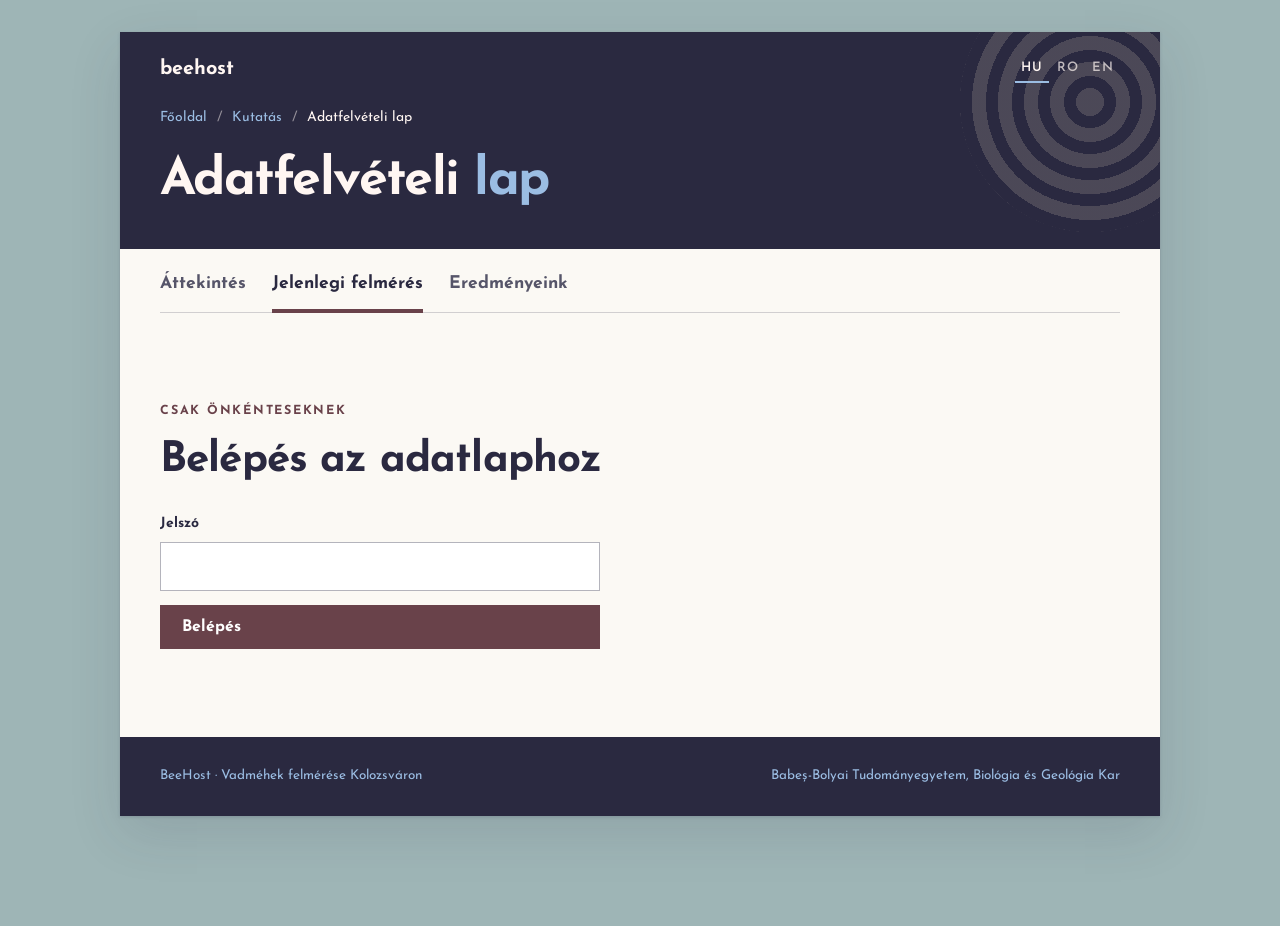
==== adatlap.html @ 5930963b "Add files via upload" ====
<!doctype html>
<html lang="hu">
<head>
<meta charset="utf-8">
<meta name="viewport" content="width=device-width, initial-scale=1, viewport-fit=cover">
<meta name="color-scheme" content="only light">
<meta name="darkreader-lock">
<title>BeeHost Adatlap</title>
<link rel="preconnect" href="https://fonts.googleapis.com">
<link rel="stylesheet" href="https://fonts.googleapis.com/css2?family=Josefin+Sans:ital,wght@0,300;0,400;0,600;0,700;1,400&display=swap">
<link rel="stylesheet" href="css/style.css">
</head>
<body class="lang-hu">
<div class="site">
<header class="subhead">
  <div class="wrap">
    <div class="bar">
      <a class="brand" href="index.html">beehost</a>
      <span class="lang" role="group" aria-label="Nyelv / Limba / Language">
        <button type="button" id="b-hu" aria-pressed="true">HU</button>
        <button type="button" id="b-ro" aria-pressed="false">RO</button>
        <button type="button" id="b-en" aria-pressed="false">EN</button>
      </span>
    </div>
    <nav class="crumbs" aria-label="breadcrumb"><a href="index.html"><span class="hu">Főoldal</span><span class="ro">Acasă</span><span class="en">Home</span></a><span class="sep">/</span><a href="kutatas.html"><span class="hu">Kutatás</span><span class="ro">Cercetare</span><span class="en">Research</span></a><span class="sep">/</span><span><span class="hu">Adatfelvételi lap</span><span class="ro">Fișa de date</span><span class="en">Data sheet</span></span></nav>
    <h1><span class="hu">Adatfelvételi <span class="hl">lap</span></span><span class="ro">Fișa de <span class="hl">date</span></span><span class="en">Data <span class="hl">sheet</span></span></h1>
  </div>
</header>
<main>
  <div class="wrap" style="padding-top:8px"><nav class="subnav"><a href="kutatas.html"><span class="hu">Áttekintés</span><span class="ro">Prezentare</span><span class="en">Overview</span></a><a href="felmeres.html" aria-current="page"><span class="hu">Jelenlegi felmérés</span><span class="ro">Studiul actual</span><span class="en">Current survey</span></a><a href="eredmenyek.html"><span class="hu">Eredményeink</span><span class="ro">Rezultatele noastre</span><span class="en">Our results</span></a></nav></div>

<section class="app-sec">
  <div class="wrap">
    <div id="gate" class="gatecard">
      <div class="gate-art" aria-hidden="true"></div>
      <div class="gate-body">
        <p class="eyebrow"><span class="hu">Csak önkénteseknek</span><span class="ro">Doar pentru voluntari</span><span class="en">Volunteers only</span></p>
        <h2><span class="hu">Belépés az adatlaphoz</span><span class="ro">Acces la fișa de date</span><span class="en">Sign in to the data sheet</span></h2>
        <form class="gate" id="gateform">
          <div class="fld"><label for="pw"><span class="hu">Jelszó</span><span class="ro">Parolă</span><span class="en">Password</span></label><input type="password" id="pw" autocomplete="current-password" required></div>
          <button class="cta" type="submit"><span class="hu">Belépés</span><span class="ro">Intră</span><span class="en">Sign in</span></button>
          <p id="gatemsg" class="msg err" hidden><span class="hu">Hibás jelszó. A jelszót a regisztrációkor e-mailben küldtük; ha elveszett, írj a zoltan.laszlo@ubbcluj.ro címre.</span><span class="ro">Parolă greșită. Parola a fost trimisă prin e-mail la înscriere; dacă ai pierdut-o, scrie la zoltan.laszlo@ubbcluj.ro.</span><span class="en">Wrong password. We sent the password by e-mail when you signed up; if you lost it, write to zoltan.laszlo@ubbcluj.ro.</span></p>
        </form>
      </div>
    </div>

    <div id="app" hidden>
      <div class="app-head">
        <div>
          <p class="eyebrow" style="margin:0"><span class="hu">Adatfelvételi lap</span><span class="ro">Fișa de date</span><span class="en">Data sheet</span></p>
          <h2 id="steptitle"></h2>
        </div>
        <span class="saved" id="saved" hidden><span class="hu">Piszkozat mentve</span><span class="ro">Ciornă salvată</span><span class="en">Draft saved</span></span>
      </div>
      <ol class="prog" id="prog"><li data-step="0"><b>1</b><span><span class="hu">Ki és hol?</span><span class="ro">Cine și unde?</span><span class="en">Who and where?</span></span></li><li data-step="1"><b>2</b><span><span class="hu">Ellenőrzés</span><span class="ro">Verificare</span><span class="en">Check</span></span></li><li data-step="2"><b>3</b><span><span class="hu">Lezárt csövek</span><span class="ro">Tuburi astupate</span><span class="en">Sealed tubes</span></span></li><li data-step="3"><b>4</b><span><span class="hu">Megfigyelések</span><span class="ro">Observații</span><span class="en">Observations</span></span></li><li data-step="4"><b>5</b><span><span class="hu">Áttekintés</span><span class="ro">Rezumat</span><span class="en">Review</span></span></li></ol>
      <div class="pbar"><i id="barfill"></i></div>

      <form id="sheetform" novalidate>
        <div class="step" data-step="0">
          <div class="grid2">
            <div class="fld"><label for="observer"><span class="hu">Név</span><span class="ro">Nume</span><span class="en">Name</span> <span class="req">*</span></label><input type="text" id="observer" name="observer" required autocomplete="name"></div>
            <div class="fld"><label for="email"><span class="hu">E-mail</span><span class="ro">E-mail</span><span class="en">E-mail</span> </label><input type="email" id="email" name="email" autocomplete="email"></div>
            <div class="fld"><label for="hotel_id"><span class="hu">Hotel azonosító</span><span class="ro">Codul hotelului</span><span class="en">Hotel ID</span> <span class="req">*</span></label><input type="text" id="hotel_id" name="hotel_id" required placeholder="BH-001" autocapitalize="characters"><small><span class="hu">a hotelre ragasztott kód</span><span class="ro">codul lipit pe hotel</span><span class="en">the code stuck on the hotel</span></small></div>
            <div class="fld"><label for="district"><span class="hu">Városrész</span><span class="ro">Cartier</span><span class="en">District</span> <span class="req">*</span></label><input type="text" id="district" name="district" required list="districts" placeholder="Mănăștur, Gheorgheni…"></div>
            <div class="fld wide"><label for="address"><span class="hu">Utca vagy koordináták</span><span class="ro">Stradă sau coordonate</span><span class="en">Street or coordinates</span> </label><input type="text" id="address" name="address"><small><span class="hu">nem tesszük közzé</span><span class="ro">nu publicăm</span><span class="en">not published</span></small></div>
            <div class="fld wide"><span class="lab"><span class="hu">Elhelyezés</span><span class="ro">Amplasare</span><span class="en">Placement</span> <span class="req">*</span></span><div class="chips" role="group"><label class="chip "><input type="radio" name="placement" value="balcony" required><span><svg viewBox="0 0 24 24" aria-hidden="true"><path d="M3 10h18v2H3zM5 12v8M19 12v8M9 12v8M14 12v8" stroke-width="1.8" fill="none"/><path d="M8 4h8v6H8z"/></svg><span class="hu">erkély</span><span class="ro">balcon</span><span class="en">balcony</span></span></label><label class="chip "><input type="radio" name="placement" value="garden"><span><svg viewBox="0 0 24 24" aria-hidden="true"><path d="M12 3c-3 4-5 6-5 9a5 5 0 0 0 10 0c0-3-2-5-5-9z"/><path d="M12 13v8" stroke-width="2" fill="none"/></svg><span class="hu">kert</span><span class="ro">grădină</span><span class="en">garden</span></span></label><label class="chip "><input type="radio" name="placement" value="other"><span><svg viewBox="0 0 24 24" aria-hidden="true"><circle cx="6" cy="12" r="2"/><circle cx="12" cy="12" r="2"/><circle cx="18" cy="12" r="2"/></svg><span class="hu">egyéb</span><span class="ro">altele</span><span class="en">other</span></span></label></div></div>
            <div class="fld"><label for="floor"><span class="hu">Emelet</span><span class="ro">Etaj</span><span class="en">Floor</span> </label><input type="number" id="floor" name="floor" min="0" step="1" inputmode="numeric"><small><span class="hu">földszint = 0</span><span class="ro">parter = 0</span><span class="en">ground floor = 0</span></small></div>
            <div class="fld"><span class="lab"><span class="hu">Tájolás</span><span class="ro">Orientare</span><span class="en">Facing</span></span>
              <div class="compass" role="radiogroup"><label class="c-n"><input type="radio" name="orientation" value="N"><span>N</span></label><label class="c-ne"><input type="radio" name="orientation" value="NE"><span>NE</span></label><label class="c-e"><input type="radio" name="orientation" value="E"><span>E</span></label><label class="c-se"><input type="radio" name="orientation" value="SE"><span>SE</span></label><label class="c-s"><input type="radio" name="orientation" value="S"><span>S</span></label><label class="c-sw"><input type="radio" name="orientation" value="SW"><span>SW</span></label><label class="c-w"><input type="radio" name="orientation" value="W"><span>W</span></label><label class="c-nw"><input type="radio" name="orientation" value="NW"><span>NW</span></label><i class="c-mid" aria-hidden="true"></i></div>
            </div>
            <label class="remember wide"><input type="checkbox" id="remember" checked> <span class="hu">Jegyezze meg ezeket az adatokat a következő ellenőrzéshez ezen az eszközön</span><span class="ro">Reține aceste date pentru următoarea verificare pe acest dispozitiv</span><span class="en">Remember these details for my next check on this device</span></label>
          </div>
          <datalist id="districts"><option value="Andrei Mureșanu"><option value="Becaș"><option value="Borhanci"><option value="Bulgaria"><option value="Bună Ziua"><option value="Centru"><option value="Dâmbul Rotund"><option value="Europa"><option value="Gheorgheni"><option value="Grigorescu"><option value="Gruia"><option value="Iris"><option value="Între Lacuri"><option value="Mănăștur"><option value="Mărăști"><option value="Someșeni"><option value="Sopor"><option value="Zorilor"></datalist>
        </div>

        <div class="step" data-step="1" hidden>
          <div class="grid2">
            <div class="fld"><label for="date"><span class="hu">Dátum</span><span class="ro">Data</span><span class="en">Date</span> <span class="req">*</span></label><input type="date" id="date" name="date" required></div>
            <div class="fld"><label for="time"><span class="hu">Időpont</span><span class="ro">Ora</span><span class="en">Time</span> </label><input type="time" id="time" name="time"></div>
            <div class="fld wide"><span class="lab"><span class="hu">Időjárás</span><span class="ro">Vremea</span><span class="en">Weather</span> </span><div class="chips" role="group"><label class="chip "><input type="radio" name="weather" value="sunny"><span><svg viewBox="0 0 24 24" aria-hidden="true"><circle cx="12" cy="12" r="4.5"/><g stroke-width="2" stroke-linecap="round"><path d="M12 2v2.5M12 19.5V22M2 12h2.5M19.5 12H22M4.9 4.9l1.8 1.8M17.3 17.3l1.8 1.8M4.9 19.1l1.8-1.8M17.3 6.7l1.8-1.8"/></g></svg><span class="hu">napos</span><span class="ro">însorit</span><span class="en">sunny</span></span></label><label class="chip "><input type="radio" name="weather" value="cloudy"><span><svg viewBox="0 0 24 24" aria-hidden="true"><path d="M7 18h10a4 4 0 0 0 .6-8 5.5 5.5 0 0 0-10.6 1.5A3.3 3.3 0 0 0 7 18z"/></svg><span class="hu">felhős</span><span class="ro">noros</span><span class="en">cloudy</span></span></label><label class="chip "><input type="radio" name="weather" value="rainy"><span><svg viewBox="0 0 24 24" aria-hidden="true"><path d="M7 14h10a4 4 0 0 0 .6-8 5.5 5.5 0 0 0-10.6 1.5A3.3 3.3 0 0 0 7 14z"/><g stroke-width="2" stroke-linecap="round"><path d="M8 17l-1 3M12 17l-1 3M16 17l-1 3"/></g></svg><span class="hu">esős</span><span class="ro">ploios</span><span class="en">rainy</span></span></label></div></div>
          </div>
        </div>

        <div class="step" data-step="2" hidden>
          <p class="muted" style="margin:0 0 16px"><span class="hu">Az összes jelenleg lezárt csövet számold, ne csak az újakat. A dugó anyaga szerint koppints a + gombra.</span><span class="ro">Numără toate tuburile astupate acum, nu doar pe cele noi. Apasă pe + după materialul dopului.</span><span class="en">Count every tube that is sealed now, not only new ones. Tap + for each plug material.</span></p>
          <div class="ctrs"><div class="ctr" data-id="plug1"><img src="images/plugs/1-hylaeus-communis.webp" alt="" loading="lazy"><div class="ctr-txt"><b class="pn">1</b><span><span class="hu">Celofánszerű hártya</span><span class="ro">Membrană ca celofanul</span><span class="en">Cellophane-like membrane</span></span><em>Hylaeus communis</em></div>
<div class="ctr-ui"><button type="button" class="dec" aria-label="−">−</button><input type="number" min="0" step="1" inputmode="numeric" id="plug1" name="plug1" value="0" aria-label="Hylaeus communis"><button type="button" class="inc" aria-label="+">+</button></div></div><div class="ctr" data-id="plug2"><img src="images/plugs/2-osmia-leaiana.webp" alt="" loading="lazy"><div class="ctr-txt"><b class="pn">2</b><span><span class="hu">Növényi pép</span><span class="ro">Pastă vegetală</span><span class="en">Plant pulp</span></span><em>Osmia leaiana</em></div>
<div class="ctr-ui"><button type="button" class="dec" aria-label="−">−</button><input type="number" min="0" step="1" inputmode="numeric" id="plug2" name="plug2" value="0" aria-label="Osmia leaiana"><button type="button" class="inc" aria-label="+">+</button></div></div><div class="ctr" data-id="plug3"><img src="images/plugs/3-osmia-brevicornis.webp" alt="" loading="lazy"><div class="ctr-txt"><b class="pn">3</b><span><span class="hu">Növényi pép</span><span class="ro">Pastă vegetală</span><span class="en">Plant pulp</span></span><em>Osmia brevicornis</em></div>
<div class="ctr-ui"><button type="button" class="dec" aria-label="−">−</button><input type="number" min="0" step="1" inputmode="numeric" id="plug3" name="plug3" value="0" aria-label="Osmia brevicornis"><button type="button" class="inc" aria-label="+">+</button></div></div><div class="ctr" data-id="plug4"><img src="images/plugs/4-megachile-rotundata.webp" alt="" loading="lazy"><div class="ctr-txt"><b class="pn">4</b><span><span class="hu">Levél- vagy sziromdarabok</span><span class="ro">Bucăți de frunze sau petale</span><span class="en">Leaf or petal pieces</span></span><em>Megachile rotundata</em></div>
<div class="ctr-ui"><button type="button" class="dec" aria-label="−">−</button><input type="number" min="0" step="1" inputmode="numeric" id="plug4" name="plug4" value="0" aria-label="Megachile rotundata"><button type="button" class="inc" aria-label="+">+</button></div></div><div class="ctr" data-id="plug5"><img src="images/plugs/5-osmia-florisomnis.webp" alt="" loading="lazy"><div class="ctr-txt"><b class="pn">5</b><span><span class="hu">Durva sárdugó</span><span class="ro">Dop de noroi grosier</span><span class="en">Coarse mud plug</span></span><em>Osmia florisomnis</em></div>
<div class="ctr-ui"><button type="button" class="dec" aria-label="−">−</button><input type="number" min="0" step="1" inputmode="numeric" id="plug5" name="plug5" value="0" aria-label="Osmia florisomnis"><button type="button" class="inc" aria-label="+">+</button></div></div><div class="ctr" data-id="plug6"><img src="images/plugs/6-osmia-cornuta.webp" alt="" loading="lazy"><div class="ctr-txt"><b class="pn">6</b><span><span class="hu">Finom sárdugó</span><span class="ro">Dop de noroi fin</span><span class="en">Fine mud plug</span></span><em>Osmia cornuta</em></div>
<div class="ctr-ui"><button type="button" class="dec" aria-label="−">−</button><input type="number" min="0" step="1" inputmode="numeric" id="plug6" name="plug6" value="0" aria-label="Osmia cornuta"><button type="button" class="inc" aria-label="+">+</button></div></div><div class="ctr" data-id="plug7"><img src="images/plugs/7-hoplitis-adunca-glossy.webp" alt="" loading="lazy"><div class="ctr-txt"><b class="pn">7</b><span><span class="hu">Gyanta, fényes</span><span class="ro">Rășină, lucioasă</span><span class="en">Resin, glossy</span></span><em>Hoplitis adunca</em></div>
<div class="ctr-ui"><button type="button" class="dec" aria-label="−">−</button><input type="number" min="0" step="1" inputmode="numeric" id="plug7" name="plug7" value="0" aria-label="Hoplitis adunca"><button type="button" class="inc" aria-label="+">+</button></div></div><div class="ctr" data-id="plug8"><img src="images/plugs/8-hoplitis-adunca-matt.webp" alt="" loading="lazy"><div class="ctr-txt"><b class="pn">8</b><span><span class="hu">Gyanta, matt</span><span class="ro">Rășină, mată</span><span class="en">Resin, matt</span></span><em>Hoplitis adunca</em></div>
<div class="ctr-ui"><button type="button" class="dec" aria-label="−">−</button><input type="number" min="0" step="1" inputmode="numeric" id="plug8" name="plug8" value="0" aria-label="Hoplitis adunca"><button type="button" class="inc" aria-label="+">+</button></div></div><div class="ctr" data-id="plug9"><img src="images/plugs/9-osmia-bicornis.webp" alt="" loading="lazy"><div class="ctr-txt"><b class="pn">9</b><span><span class="hu">Sárdugó</span><span class="ro">Dop de noroi</span><span class="en">Mud plug</span></span><em>Osmia bicornis</em></div>
<div class="ctr-ui"><button type="button" class="dec" aria-label="−">−</button><input type="number" min="0" step="1" inputmode="numeric" id="plug9" name="plug9" value="0" aria-label="Osmia bicornis"><button type="button" class="inc" aria-label="+">+</button></div></div><div class="ctr" data-id="plug_other"><span class="noimg">?</span><div class="ctr-txt"><span><span class="hu">Ismeretlen vagy egyéb dugó</span><span class="ro">Dop necunoscut sau altul</span><span class="en">Unknown or other plug</span></span></div>
<div class="ctr-ui"><button type="button" class="dec" aria-label="−">−</button><input type="number" min="0" step="1" inputmode="numeric" id="plug_other" name="plug_other" value="0" aria-label="plug_other"><button type="button" class="inc" aria-label="+">+</button></div></div><div class="ctr" data-id="open_tubes"><span class="noimg">?</span><div class="ctr-txt"><span><span class="hu">Nyitott (üres) csövek</span><span class="ro">Tuburi deschise (goale)</span><span class="en">Open (empty) tubes</span></span></div>
<div class="ctr-ui"><button type="button" class="dec" aria-label="−">−</button><input type="number" min="0" step="1" inputmode="numeric" id="open_tubes" name="open_tubes" value="0" aria-label="open_tubes"><button type="button" class="inc" aria-label="+">+</button></div></div></div>
          <div class="total"><span class="hu">Lezárt csövek összesen</span><span class="ro">Total tuburi astupate</span><span class="en">Sealed tubes in total</span>: <b id="total">0</b></div>
        </div>

        <div class="step" data-step="3" hidden>
          <div class="fld wide"><span class="lab"><span class="hu">Látott rovarok a hotel körül</span><span class="ro">Insecte văzute lângă hotel</span><span class="en">Insects seen around the hotel</span></span><div class="itiles"><label class="itile"><input type="checkbox" name="insects" value="osmia"><img src="images/osmia-bicornis.webp" alt="" loading="lazy"><span><span class="hu">Faliméhek</span><span class="ro">Albine zidar</span><span class="en">Mason bees</span></span></label><label class="itile"><input type="checkbox" name="insects" value="megachile"><img src="images/megachile-willughbiella.webp" alt="" loading="lazy"><span><span class="hu">Levélvágók</span><span class="ro">Tăietoare de frunze</span><span class="en">Leafcutter bees</span></span></label><label class="itile"><input type="checkbox" name="insects" value="hylaeus"><img src="images/plugs/1-hylaeus-communis.webp" alt="" loading="lazy"><span><span class="hu">Álarcos méhek</span><span class="ro">Albine mascate</span><span class="en">Masked bees</span></span></label><label class="itile"><input type="checkbox" name="insects" value="wasps"><span class="noimg">·</span><span><span class="hu">Darazsak</span><span class="ro">Viespi</span><span class="en">Wasps</span></span></label><label class="itile"><input type="checkbox" name="insects" value="parasitoids"><span class="noimg">·</span><span><span class="hu">Fürkészek, fémdarazsak</span><span class="ro">Ichneumonide, viespi smarald</span><span class="en">Ichneumons, cuckoo wasps</span></span></label><label class="itile"><input type="checkbox" name="insects" value="other"><span class="noimg">·</span><span><span class="hu">Egyéb rovar</span><span class="ro">Altă insectă</span><span class="en">Other insect</span></span></label></div></div>
          <div class="grid2" style="margin-top:20px">
            <div class="fld wide"><label for="photos"><span class="hu">Fotók linkje</span><span class="ro">Link către fotografii</span><span class="en">Link to photos</span> </label><input type="url" id="photos" name="photos" placeholder="https://"><small><span class="hu">pl. megosztott Google Drive-mappa; vagy küldd e-mailben</span><span class="ro">de ex. un dosar Google Drive partajat; sau trimite-le pe e-mail</span><span class="en">e.g. a shared Google Drive folder; or send them by e-mail</span></small></div>
            <div class="fld wide"><label for="notes"><span class="hu">Megjegyzés</span><span class="ro">Observații</span><span class="en">Notes</span></label><textarea id="notes" name="notes"></textarea></div>
          </div>
        </div>

        <div class="step" data-step="4" hidden>
          <div id="review" class="review"></div>
          <div id="result" aria-live="polite"></div>
        </div>

        <div class="nav">
          <button type="button" class="ghost" id="back"><span class="hu">← Vissza</span><span class="ro">← Înapoi</span><span class="en">← Back</span></button>
          <button type="button" class="cta" id="next"><span class="hu">Tovább →</span><span class="ro">Înainte →</span><span class="en">Next →</span></button>
          <button type="submit" class="cta" id="send" hidden><span class="hu">Beküldés</span><span class="ro">Trimite</span><span class="en">Submit</span></button>
        </div>
      </form>

      <div id="done" class="done-screen" hidden>
        <div class="done-hex" aria-hidden="true"></div>
        <h2><span class="hu">Elküldve. Köszönjük!</span><span class="ro">Trimis. Mulțumim!</span><span class="en">Sent. Thank you!</span></h2>
        <p class="muted"><span class="hu">Az adatok bekerültek a BeeHost táblázatba.</span><span class="ro">Datele au ajuns în tabelul BeeHost.</span><span class="en">Your data is now in the BeeHost sheet.</span></p>
        <button type="button" class="cta" id="again"><span class="hu">Új ellenőrzés rögzítése</span><span class="ro">Înregistrează o nouă verificare</span><span class="en">Record another check</span></button>
      </div>
    </div>
  </div>
</section>
</main>
<footer>
  <div class="wrap">
    <span>BeeHost · <span class="hu">Vadméhek felmérése Kolozsváron</span><span class="ro">Cercetarea albinelor solitare din Cluj-Napoca</span><span class="en">Wild bee survey in Cluj-Napoca</span></span>
    <span><span class="hu">Babeș-Bolyai Tudományegyetem</span><span class="ro">Universitatea Babeș-Bolyai</span><span class="en">Babeș-Bolyai University</span>, <span class="hu">Biológia és Geológia Kar</span><span class="ro">Facultatea de Biologie și Geologie</span><span class="en">Faculty of Biology and Geology</span></span>
  </div>
</footer>
</div>
<script src="js/lang.js"></script>
<script>
/* ---- settings ----
   PASS_HASH: SHA-256 of the volunteer password (browser gate only; keeps casual visitors out, not a security barrier).
   SCRIPT_URL: the Google Apps Script web app URL (README → "Data sheet"). The script checks the password again before writing to the Google Sheet. */
const PASS_HASH='2a607662725465ab77d38bf37fda5da90f4c953b09ce44b18d29be637a7e390e';
const SCRIPT_URL='';
(function(){
const T=o=>window.BH.T(o);
const $=id=>document.getElementById(id);
const STEPS=[{hu:'Ki és hol?',ro:'Cine și unde?',en:'Who and where?'},{hu:'Ellenőrzés',ro:'Verificare',en:'Check'},{hu:'Lezárt csövek',ro:'Tuburi astupate',en:'Sealed tubes'},{hu:'Megfigyelések',ro:'Observații',en:'Observations'},{hu:'Áttekintés',ro:'Rezumat',en:'Review'}];
const KEEP=['observer','email','hotel_id','district','address','placement','floor','orientation'];
const form=$('sheetform'),steps=[...form.querySelectorAll('.step')];let cur=0;
function store(k,v){try{v==null?localStorage.removeItem(k):localStorage.setItem(k,JSON.stringify(v))}catch(e){}}
function load(k){try{return JSON.parse(localStorage.getItem(k))}catch(e){return null}}
/* gate */
async function sha(t){const b=await crypto.subtle.digest('SHA-256',new TextEncoder().encode(t));return [...new Uint8Array(b)].map(x=>x.toString(16).padStart(2,'0')).join('')}
let PW=null;try{PW=sessionStorage.getItem('bh-pw')}catch(e){}
function openApp(){$('gate').hidden=true;$('app').hidden=false;restore();show(0);}
if(PW) sha(PW).then(h=>{if(h===PASS_HASH) openApp();});
$('gateform').addEventListener('submit',async e=>{e.preventDefault();const v=$('pw').value;
  if(await sha(v)===PASS_HASH){PW=v;try{sessionStorage.setItem('bh-pw',v)}catch(_){}$('gatemsg').hidden=true;openApp();}
  else{$('gatemsg').hidden=false;$('gateform').classList.remove('shake');void $('gateform').offsetWidth;$('gateform').classList.add('shake');}});
/* data in/out */
function collect(){const fd=new FormData(form),d={};
  for(const [k,v] of fd.entries()){ if(k==='insects') d.insects=(d.insects?d.insects+', ':'')+v; else d[k]=v; }
  for(let i=1;i<=9;i++) d['plug'+i]=+(d['plug'+i]||0); d.plug_other=+(d.plug_other||0); d.open_tubes=+(d.open_tubes||0);
  d.lang=window.BH.lang; return d;}
function fill(d){if(!d) return;for(const [k,v] of Object.entries(d)){
  const els=form.querySelectorAll(`[name="${k}"]`);
  els.forEach(el=>{ if(el.type==='radio') el.checked=(el.value===v); else if(el.type==='checkbox') el.checked=String(v).split(', ').includes(el.value); else el.value=v; });}}
function restore(){fill(load('bh-sheet-keep'));fill(load('bh-sheet-draft'));if(!$('date').value) $('date').value=new Date().toISOString().slice(0,10);
  if(!$('time').value){const n=new Date();$('time').value=String(n.getHours()).padStart(2,'0')+':'+String(n.getMinutes()).padStart(2,'0');} total();}
let saveT;form.addEventListener('change',e=>{const f=e.target.closest&&e.target.closest('.fld');if(f) f.classList.remove('bad');});
form.addEventListener('input',e=>{const f=e.target&&e.target.closest&&e.target.closest('.fld');if(f) f.classList.remove('bad');clearTimeout(saveT);saveT=setTimeout(()=>{store('bh-sheet-draft',collect());$('saved').hidden=false;setTimeout(()=>$('saved').hidden=true,1400)},400);total();});
/* counters */
form.querySelectorAll('.ctr').forEach(c=>{const i=c.querySelector('input');
  c.querySelector('.inc').onclick=()=>{i.value=(+i.value||0)+1;bump(c);form.dispatchEvent(new Event('input'));};
  c.querySelector('.dec').onclick=()=>{i.value=Math.max(0,(+i.value||0)-1);bump(c);form.dispatchEvent(new Event('input'));};});
function bump(c){c.classList.toggle('has',+c.querySelector('input').value>0);c.classList.remove('pop');void c.offsetWidth;c.classList.add('pop');}
function total(){let t=0;for(let i=1;i<=9;i++) t+=+($('plug'+i).value||0); t+=+($('plug_other').value||0); $('total').textContent=t;
  form.querySelectorAll('.ctr').forEach(c=>c.classList.toggle('has',+c.querySelector('input').value>0));}
/* steps */
function show(n){cur=n;steps.forEach((s,i)=>s.hidden=i!==n);
  $('steptitle').textContent=(n+1)+' / '+STEPS.length+' · '+T(STEPS[n]);
  [...$('prog').children].forEach((li,i)=>{li.classList.toggle('done',i<n);li.classList.toggle('on',i===n);});
  $('barfill').style.width=((n)/(STEPS.length-1)*100)+'%';
  $('back').style.visibility=n?'visible':'hidden';$('next').hidden=n===STEPS.length-1;$('send').hidden=n!==STEPS.length-1;
  if(n===STEPS.length-1) review();
  const top=$('app').getBoundingClientRect().top+scrollY-12; if(scrollY>top) scrollTo({top,behavior:'smooth'});}
function valid(n){const req=[...steps[n].querySelectorAll('[required]')];let ok=true,first=null;
  const groups=new Set();
  req.forEach(el=>{ if(el.type==='radio'){groups.add(el.name);return;} const g=el.closest('.fld'); const bad=!el.checkValidity(); g.classList.toggle('bad',bad); if(bad){ok=false;first=first||el;} });
  groups.forEach(nm=>{const g=steps[n].querySelector(`[name="${nm}"]`).closest('.fld');const bad=!form.querySelector(`[name="${nm}"]:checked`);g.classList.toggle('bad',bad);if(bad){ok=false;first=first||g.querySelector('input');}});
  const em=$('email'); if(n===0&&em.value&&!em.checkValidity()){ok=false;em.closest('.fld').classList.add('bad');first=first||em;}
  if(first) first.focus();return ok;}
$('next').onclick=()=>{if(valid(cur)) show(cur+1);};
$('back').onclick=()=>show(Math.max(0,cur-1));
$('prog').addEventListener('click',e=>{const li=e.target.closest('li');if(!li) return;const n=+li.dataset.step;if(n<cur) show(n); else{for(let i=cur;i<n;i++){if(!valid(i)){show(i);return;}} show(n);}});
document.addEventListener('langchange',()=>{show(cur);});
/* review */
function esc(s){return String(s==null?'':s).replace(/[&<>"]/g,c=>({'&':'&amp;','<':'&lt;','>':'&gt;','"':'&quot;'}[c]))}
function lbl(name,val){const el=form.querySelector(`[name="${name}"][value="${val}"]`);if(!el) return val;const sp=el.parentElement.querySelector('.'+window.BH.lang);return sp?sp.textContent.trim():val}
function review(){const d=collect();const L=o=>T(o);
  const plugs=[];for(let i=1;i<=9;i++) if(d['plug'+i]) plugs.push(`<span class="rp"><img src="${form.querySelector('[data-id=plug'+i+'] img').src}" alt="">${i} × <b>${d['plug'+i]}</b></span>`);
  if(d.plug_other) plugs.push(`<span class="rp">? × <b>${d.plug_other}</b></span>`);
  const row=(k,v,step)=>`<div class="rv"><dt>${L(k)}</dt><dd>${v||'<span class="muted">—</span>'}</dd><button type="button" class="edit" data-go="${step}">${L({hu:'Javít',ro:'Modifică',en:'Edit'})}</button></div>`;
  $('review').innerHTML='<dl>'+
   row({hu:'Megfigyelő',ro:'Observator',en:'Observer'},esc(d.observer)+(d.email?' · '+esc(d.email):''),0)+
   row({hu:'Hotel',ro:'Hotel',en:'Hotel'},esc(d.hotel_id)+' · '+esc(d.district)+(d.placement?' · '+esc(lbl('placement',d.placement)):'')+(d.floor!==''&&d.floor!=null?' · '+esc(d.floor)+'.':'')+(d.orientation?' · '+esc(d.orientation):''),0)+
   row({hu:'Ellenőrzés',ro:'Verificare',en:'Check'},esc(d.date)+' '+esc(d.time)+(d.weather?' · '+esc(lbl('weather',d.weather)):''),1)+
   row({hu:'Lezárt csövek',ro:'Tuburi astupate',en:'Sealed tubes'},(plugs.length?plugs.join(''):'0')+` <span class="muted">· ${L({hu:'nyitott',ro:'deschise',en:'open'})}: ${d.open_tubes}</span>`,2)+
   row({hu:'Látott rovarok',ro:'Insecte văzute',en:'Insects seen'},d.insects?d.insects.split(', ').map(v=>esc(lbl('insects',v))).join(', '):'',3)+
   row({hu:'Fotók, megjegyzés',ro:'Fotografii, observații',en:'Photos, notes'},[d.photos?`<a href="${esc(d.photos)}" target="_blank" rel="noopener">${L({hu:'fotók',ro:'fotografii',en:'photos'})}</a>`:'',esc(d.notes)].filter(Boolean).join(' · '),3)+'</dl>';
  $('review').querySelectorAll('.edit').forEach(b=>b.onclick=()=>show(+b.dataset.go));}
/* submit */
function msg(cls,html){$('result').innerHTML=`<div class="msg ${cls}">${html}</div>`;}
form.addEventListener('submit',async e=>{e.preventDefault();for(let i=0;i<4;i++) if(!valid(i)){show(i);return;}
  const d=collect();
  if($('remember').checked){const k={};KEEP.forEach(x=>k[x]=d[x]);store('bh-sheet-keep',k);} else store('bh-sheet-keep',null);
  if(!SCRIPT_URL){msg('err',T({hu:'A beküldés még nincs bekötve. Másold ki az alábbi adatokat, és küldd el e-mailben a zoltan.laszlo@ubbcluj.ro címre.',ro:'Trimiterea nu este încă activă. Copiază datele de mai jos și trimite-le pe e-mail la zoltan.laszlo@ubbcluj.ro.',en:'Submission is not connected yet. Copy the data below and e-mail it to zoltan.laszlo@ubbcluj.ro.'})+`<pre>${esc(JSON.stringify(d,null,2))}</pre>`);return;}
  const b=$('send');b.disabled=true;b.classList.add('busy');
  try{const r=await fetch(SCRIPT_URL,{method:'POST',body:JSON.stringify(Object.assign({token:PW},d))});const j=await r.json();
    if(j.ok){store('bh-sheet-draft',null);form.hidden=true;$('prog').hidden=true;document.querySelector('.pbar').hidden=true;$('done').hidden=false;$('steptitle').textContent='';}
    else if(j.error==='auth'){msg('err',T({hu:'A szerver nem fogadta el a jelszót. Lépj be újra, vagy írj nekünk.',ro:'Serverul nu a acceptat parola. Intră din nou sau scrie-ne.',en:'The server did not accept the password. Sign in again or write to us.'}));try{sessionStorage.removeItem('bh-pw')}catch(_){}}
    else msg('err',T({hu:'A beküldés nem sikerült: ',ro:'Trimiterea a eșuat: ',en:'Submission failed: '})+esc(j.error||''));
  }catch(err){msg('err',T({hu:'Nincs kapcsolat a szerverrel. Próbáld újra később; az adatok piszkozatként megmaradtak ezen az eszközön.',ro:'Nu există conexiune cu serverul. Încearcă mai târziu; datele au rămas salvate ca ciornă pe acest dispozitiv.',en:'Could not reach the server. Try again later; your data is kept as a draft on this device.'}));}
  finally{b.disabled=false;b.classList.remove('busy');}});
$('again').onclick=()=>{const keep=load('bh-sheet-keep');form.reset();form.querySelectorAll('.ctr input').forEach(i=>i.value=0);fill(keep);
  $('date').value=new Date().toISOString().slice(0,10);$('time').value='';restore();$('result').innerHTML='';
  form.hidden=false;$('prog').hidden=false;document.querySelector('.pbar').hidden=false;$('done').hidden=true;show(keep?1:0);};
})();
</script>
</body>
</html>
---- css/style.css ----
/* Layout: centred 1040px box on a lilac page (as on the personal site); inside it a reed-tube hero cut by one horizontal nav line, then alternating white / pink bands, and a floating pill bar. Palette: Dutch Canal, Shale Green, Angora, Palm, White Onyx, Chocolate Truffle, Ether, Evening Blue. Single light look by choice. */
:root{
  color-scheme: only light;
  --teaberry:#69424A; --lilac:#9EB5B6; --banana:#AFAF5F; --mandarin:#AFAF5F;
  --pink:#9BBDE3; --amaranth:#2A2940; --orchid:#6F9170; --caramel:#69424A; --onyx:#D8D8D0;
  --page:var(--lilac);
  --box:#FBF9F4;
  --tint:#E4D6BF;
  --ink:#2A2940;
  --muted:#565569;
  --line:rgba(42,41,64,.2);
  --f-display:"Josefin Sans", "Century Gothic", "Futura", Arial, sans-serif;
  --f-body:"Josefin Sans", "Century Gothic", "Futura", Arial, sans-serif;
  --f-ui:"Josefin Sans", "Century Gothic", "Futura", Arial, sans-serif;
  --gut: max(40px, env(safe-area-inset-left, 0px));
  --gut-r: max(40px, env(safe-area-inset-right, 0px));
}
*{box-sizing:border-box}
html{scroll-behavior:smooth}
body{margin:0;background:var(--page);color:var(--ink);font-family:var(--f-body);font-size:17.5px;line-height:1.7;-webkit-font-smoothing:antialiased}
body.lang-hu .ro, body.lang-hu .en, body.lang-ro .hu, body.lang-ro .en, body.lang-en .hu, body.lang-en .ro{display:none!important}
a{color:inherit}
:focus-visible{outline:2px solid var(--teaberry);outline-offset:3px;border-radius:4px}
.site{max-width:1040px;margin:32px auto 110px;background:var(--box);box-shadow:0 1px 3px rgba(42,41,64,.18), 0 18px 50px rgba(42,41,64,.12);overflow:hidden}

/* HERO */
.hero{position:relative;height:min(78vh,680px);min-height:500px;overflow:hidden;background:var(--amaranth);color:#FFF6F2}
#reeds{position:absolute;inset:0;width:100%;height:100%;display:block}
.hero::after{content:"";position:absolute;inset:0;background:radial-gradient(ellipse at center, transparent 42%, rgba(16,16,30,.55) 100%);pointer-events:none}
.navline{position:absolute;left:0;right:0;top:calc(50% - .8em);z-index:2;display:grid;grid-template-columns:auto 1fr auto;align-items:start;gap:22px;line-height:1.6;padding-left:var(--gut);padding-right:var(--gut-r);font-family:var(--f-ui);font-size:18px;font-weight:400;text-shadow:0 1px 2px rgba(14,14,28,.9),0 1px 14px rgba(14,14,28,.7)}
.navline .brand{font-weight:700;text-decoration:none;font-size:1.05em}
.navline .left{display:flex;flex-direction:column;align-items:flex-start;min-width:0}
.navline nav{display:flex;flex-direction:row;flex-wrap:nowrap;white-space:nowrap;align-items:baseline;gap:4px 18px;margin-top:4px;font-weight:600}
.navline nav a:nth-child(1){color:#9BBDE3}
.navline nav a:nth-child(2){color:#A9C4A6}
.navline nav a:nth-child(3){color:#E4D6BF}
.navline nav a:nth-child(4){color:#D6D69A}
.navline nav a, .navline .contact{text-decoration:none}
.navline nav a:hover, .navline .contact:hover{text-decoration:underline;text-underline-offset:5px;text-decoration-thickness:1px}
.navline .tagline{justify-self:center;text-align:center;white-space:nowrap}
.navline .end{display:flex;gap:14px;align-items:center;justify-self:end}
.lang{display:inline-flex;gap:2px;font-family:var(--f-ui);font-size:13px;font-weight:600}
.lang button{background:none;border:0;border-bottom:2px solid transparent;color:#FFF6F2;opacity:.7;padding:2px 6px;cursor:pointer;font:inherit;letter-spacing:.06em}
.lang button[aria-pressed="true"]{opacity:1;border-bottom-color:var(--pink);color:var(--pink)}
.hero-foot{font-family:var(--f-ui);position:absolute;left:0;right:0;bottom:20px;z-index:2;padding-left:var(--gut);padding-right:var(--gut-r);display:flex;justify-content:space-between;gap:12px;font-size:12px;font-weight:600;letter-spacing:.1em;text-transform:uppercase;color:var(--pink);text-shadow:0 1px 8px rgba(14,14,28,.7)}

/* PAGE */
.wrap{padding-left:var(--gut);padding-right:var(--gut-r)}
section{padding-block:clamp(56px,7vw,88px);scroll-margin-top:12px}
.band{background:var(--tint)}
.eyebrow{font-family:var(--f-ui);font-weight:700;font-size:12.5px;letter-spacing:.14em;text-transform:uppercase;color:var(--teaberry);margin:0 0 16px}
h1,h2,h3{font-family:var(--f-display);font-weight:700;letter-spacing:-.02em;text-wrap:balance;margin:0;color:var(--amaranth)}
h1{font-size:clamp(34px,5vw,58px);line-height:1.06;font-weight:700;letter-spacing:-.03em}
h2{font-size:clamp(28px,3.6vw,42px);line-height:1.1}
h3{font-size:20px;line-height:1.3;font-weight:700}
p{margin:0;max-width:62ch}
.lead{font-size:clamp(17px,1.6vw,19px);line-height:1.7;color:var(--ink)}
.muted{color:var(--muted)}
.split{display:grid;grid-template-columns:5fr 6fr;gap:clamp(28px,5vw,64px);align-items:start}
.split > *{min-width:0}
.stack{display:flex;flex-direction:column;gap:16px}
.hl{color:var(--teaberry)}
.intro .stack{padding-top:6px}

.figures{display:grid;grid-template-columns:repeat(3,1fr);border-top:2px solid var(--amaranth);margin-top:48px}
.fig{padding:24px 20px 6px;display:flex;flex-direction:column;gap:6px;border-right:1px solid var(--line)}
.fig:first-child{padding-left:0}
.fig:last-child{border-right:0}
.fig b{font-family:var(--f-display);font-size:clamp(38px,4.4vw,56px);font-weight:700;line-height:1;letter-spacing:-.04em;font-variant-numeric:tabular-nums;color:var(--teaberry)}
.fig:nth-child(2) b{color:var(--orchid)}
.fig:nth-child(3) b{color:var(--amaranth)}
.fig span{font-size:14.5px;color:var(--muted);max-width:30ch}

.compare{display:grid;grid-template-columns:1fr 1fr;gap:0;margin-top:32px}
.compare > div{background:var(--pink);padding:28px 28px 30px;display:flex;flex-direction:column;gap:10px;min-width:0}
.compare > div:last-child{background:var(--banana)}
.compare ul{color:var(--ink)!important}
.compare ul{margin:0;padding-left:1.1em;color:var(--muted)}
.compare li{margin-block:4px}
.cmp-fig{margin:0 0 6px;display:flex;flex-direction:column;gap:4px}
.cmp-fig img{display:block;width:100%;max-width:340px;height:auto;aspect-ratio:720/420;object-fit:contain;margin-inline:auto}
.cmp-fig figcaption{font-family:var(--f-ui);font-size:13px;color:var(--muted);text-align:center}
.tag{font-family:var(--f-ui);display:block;font-size:12.5px;font-weight:700;letter-spacing:.1em;text-transform:uppercase;color:var(--amaranth)}
.tag.y{color:var(--teaberry)}
.threats{list-style:none;padding:0;margin:4px 0 0;display:flex;flex-wrap:wrap;gap:8px}
.threats{gap:4px 0!important}
.threats li{font-family:var(--f-display);font-size:19px;font-weight:700;color:var(--amaranth);line-height:1.4}
.threats li:not(:last-child)::after{content:"/";color:var(--mandarin);margin:0 10px;font-weight:400}
.threats li:nth-child(odd){color:var(--teaberry)}

.months{display:grid;grid-template-columns:repeat(12,minmax(0,1fr));gap:4px;margin-top:20px}
.months div{font-family:var(--f-ui);display:flex;flex-direction:column;gap:6px;align-items:center;font-size:11.5px;color:var(--muted);min-width:0}
.months i{display:block;width:100%;height:30px;border-radius:0;background:var(--onyx)}
.months .on i{background:var(--pink)}
.months .start i{background:var(--teaberry)}
.legend{font-family:var(--f-ui);display:flex;gap:16px;flex-wrap:wrap;font-size:13.5px;color:var(--muted);margin-top:10px}
.legend span::before{content:"";display:inline-block;width:12px;height:12px;border-radius:3px;margin-right:6px;vertical-align:-1px;background:var(--pink)}
.legend span.s::before{background:var(--teaberry)}
.nesting{display:grid;grid-template-columns:7fr 3fr;height:18px;border-radius:0;overflow:hidden;margin-top:12px}
.nesting div:first-child{background:var(--caramel)}
.nesting div:last-child{background:var(--banana)}
.nest-lbl{font-family:var(--f-ui);display:flex;justify-content:space-between;font-size:13.5px;color:var(--muted);margin-top:8px;gap:12px}

.cycle{display:grid;grid-template-columns:1fr;gap:28px;margin-top:36px}
.season{display:grid;grid-template-columns:minmax(0,3fr) minmax(0,2fr);grid-template-rows:auto 1fr;column-gap:36px;row-gap:8px;align-items:start;min-width:0}
.season img.stage{grid-row:1/span 2}
.season h3{align-self:end}
@media (max-width:700px){.season{grid-template-columns:1fr;grid-template-rows:none}.season img.stage{grid-row:auto}}
.season img.stage{display:block;width:100%;height:auto;max-width:100%}
.season h3 small{display:block;font-family:var(--f-ui);font-size:12px;letter-spacing:.12em;text-transform:uppercase;color:var(--orchid);font-weight:700;margin-bottom:2px}

.tabs{display:flex;gap:6px 26px;flex-wrap:wrap;margin-top:28px;border-bottom:1px solid var(--line)}
.tabs button{font:inherit;font-family:var(--f-ui);font-size:16px;font-weight:700;background:none;color:var(--muted);border:0;border-bottom:4px solid transparent;margin-bottom:-1px;padding:8px 0 10px;cursor:pointer;display:inline-flex;gap:8px;align-items:center}
.tabs button[aria-selected="true"]{color:var(--amaranth);border-bottom-color:var(--teaberry)}
.tabs .plug{width:12px;height:12px;border-radius:50%}
.tabs .plug.mud{background:var(--caramel)} .tabs .plug.leaf{background:var(--orchid)} .tabs .plug.par{background:var(--teaberry)}
.tabs .plug.oth{background:var(--mandarin)}
.panel{margin-top:24px}
.panel > p{margin-bottom:20px;color:var(--muted)}
.cards{display:grid;grid-template-columns:repeat(auto-fill,minmax(min(100%,230px),1fr));gap:26px 32px}
.card{border-top:3px solid var(--pink);padding-top:12px;display:flex;flex-direction:column;gap:4px;min-width:0}
.card:nth-child(4n+2){border-top-color:var(--banana)}.card:nth-child(4n+3){border-top-color:var(--orchid)}.card:nth-child(4n+4){border-top-color:var(--caramel)}
.card.wide{grid-column:span 2}
.card-img{margin:0 0 8px}
.card-img img{display:block;width:100%;height:auto;max-width:100%;aspect-ratio:3/4;max-height:420px;object-fit:contain}
.card-img figcaption{font-family:var(--f-ui);font-size:12px;color:var(--muted);padding:4px 0 0}
@media (max-width:600px){.card.wide{grid-column:auto}}
.cmp{margin-top:48px}
.cmp h3{margin-bottom:14px}
.cmp-scroll{overflow-x:auto}
.cmp table{width:100%;border-collapse:collapse;font-size:14.5px;min-width:520px}
.cmp th,.cmp td{text-align:left;padding:10px 14px 10px 0;border-bottom:1px solid var(--line);vertical-align:top}
.cmp thead th{font-family:var(--f-ui);font-size:12px;font-weight:700;letter-spacing:.08em;text-transform:uppercase;color:var(--teaberry);border-bottom:2px solid var(--amaranth)}
.cmp tbody th{font-weight:400;color:var(--amaranth);white-space:nowrap}
.cmp td{color:var(--muted)}
.closures{margin-top:clamp(48px,6vw,72px);border-top:2px solid var(--amaranth);padding-top:28px}
.closures-head{display:flex;flex-direction:column;gap:8px;margin-bottom:20px}
.closures-grid{display:grid;grid-template-columns:minmax(0,5fr) minmax(0,6fr);gap:clamp(24px,4vw,48px);align-items:start}
@media (max-width:860px){.closures-grid{grid-template-columns:1fr}}
.plugs{display:grid;grid-template-columns:repeat(3,minmax(0,1fr));gap:14px 12px;margin-top:6px}
.plugs figure{margin:0;display:flex;flex-direction:column;align-items:center;gap:4px}
.plugs img{width:100%;max-width:150px;height:auto;aspect-ratio:360/310;object-fit:contain}
.plugs figcaption{font-family:var(--f-ui);font-size:13px;color:var(--muted);text-align:center;line-height:1.3}
.plugs figcaption b{color:var(--teaberry);margin-right:2px}
.plug-table{width:100%;border-collapse:collapse;font-size:15px;margin-top:14px}
.plug-table th,.plug-table td{text-align:left;padding:8px 10px 8px 0;border-bottom:1px solid var(--line);vertical-align:top}
.plug-table thead th{font-family:var(--f-ui);font-size:12px;font-weight:700;letter-spacing:.08em;text-transform:uppercase;color:var(--teaberry);border-bottom:2px solid var(--amaranth)}
.plug-table td.num{font-weight:700;color:var(--teaberry);font-variant-numeric:tabular-nums;width:2.5em}
.plug-table td em{color:var(--amaranth);white-space:nowrap}
.note{font-size:14px;color:var(--muted);margin-top:10px}
.card .sci{font-family:var(--f-body);font-size:18px;font-style:italic;color:var(--amaranth)}
.card .fam{font-family:var(--f-ui);font-weight:700;font-size:11.5px;letter-spacing:.08em;text-transform:uppercase;color:var(--teaberry)}
.card p{font-size:14px;color:var(--muted);line-height:1.6}

.steps{list-style:none;padding:0;margin:4px 0 0;display:flex;flex-direction:column;border-top:1px solid var(--line)}
.steps li{display:grid;grid-template-columns:40px 1fr;gap:10px;padding:12px 0;border-bottom:1px solid var(--line)}
.steps li b{font-family:var(--f-display);font-weight:700;color:var(--teaberry);font-variant-numeric:tabular-nums}
.key{display:grid;grid-template-columns:repeat(3,minmax(0,1fr));gap:12px;margin-top:4px}
.key div{font-family:var(--f-ui);display:flex;flex-direction:column;align-items:center;gap:8px;text-align:center;font-size:13.5px;color:var(--muted)}
.key canvas{width:76px;height:76px}
.contactbox{margin-top:28px;background:var(--teaberry);color:#fff;padding:24px 26px;display:flex;flex-wrap:wrap;gap:14px;align-items:center;justify-content:space-between}
.contactbox code{font-family:var(--f-display);font-weight:700;font-size:clamp(17px,2.2vw,22px);user-select:all;word-break:break-all;color:#fff;min-width:0}
.btn{font:inherit;font-family:var(--f-ui);font-size:14px;font-weight:700;border:0;border-radius:0;padding:12px 20px;cursor:pointer;background:var(--banana);color:var(--amaranth)}
.btn:hover{background:#fff}

footer{font-family:var(--f-ui);padding-block:28px;background:var(--amaranth);font-size:13.5px;color:var(--pink)}
footer .wrap{display:flex;flex-wrap:wrap;gap:12px;justify-content:space-between}

.dock{font-family:var(--f-ui);position:fixed;left:50%;transform:translateX(-50%);bottom:calc(14px + env(safe-area-inset-bottom,0px));z-index:20;display:flex;gap:6px;align-items:center;padding:6px;border-radius:14px;background:rgba(42,41,64,.95);backdrop-filter:blur(10px);-webkit-backdrop-filter:blur(10px);box-shadow:0 10px 36px rgba(42,41,64,.4);max-width:calc(100vw - 20px);overflow-x:auto;color:#FFF6F2}
.dock .mark{font-weight:700;font-size:18px;padding:7px 12px;background:var(--teaberry);color:#fff;border-radius:10px;flex:none}
.dock a{flex:none;font-size:14px;font-weight:600;text-decoration:none;padding:9px 12px;border-radius:9px;background:rgba(255,255,255,.07);border:1px solid rgba(255,255,255,.1)}
.dock a.cur{border-color:var(--pink);color:var(--pink)}
.dock a.go{background:var(--banana);color:var(--amaranth);border-color:var(--banana);padding-inline:16px}

@media (max-width:900px){
  .navline{grid-template-columns:1fr auto;row-gap:10px;font-size:17px}
  .navline{top:calc(50% - 2.4em);padding-block:14px;background:linear-gradient(180deg,rgba(30,29,48,0),rgba(30,29,48,.72) 16%,rgba(30,29,48,.72) 84%,rgba(30,29,48,0))}
  .navline .left{display:contents}
  .navline .brand{grid-column:1;grid-row:1}
  .navline .end{grid-column:2;grid-row:1}
  .navline nav{grid-column:1/-1;grid-row:2;margin-top:-4px;column-gap:clamp(7px,2.6vw,14px);font-size:clamp(12.5px,3.9vw,15.5px);flex-wrap:nowrap;white-space:nowrap;min-width:0}
  .navline .tagline{grid-column:1/-1;grid-row:3;justify-self:start;text-align:left;font-size:.88em;color:var(--pink);white-space:normal}
  .split{grid-template-columns:1fr}
  .cycle{grid-template-columns:1fr}
}
@media (max-width:1100px){.site{margin:0 auto 96px}}
@media (max-width:700px){
  :root{--gut:max(18px, env(safe-area-inset-left, 0px));--gut-r:max(18px, env(safe-area-inset-right, 0px))}
  .site{margin:0;box-shadow:none}
  .hero{height:auto;min-height:0;aspect-ratio:auto;padding-block:120px}
  .hero{min-height:440px}
  .figures{grid-template-columns:1fr}
  .fig{border-right:0;border-bottom:1px solid var(--line);padding-left:0;padding-bottom:18px}
  .compare{grid-template-columns:1fr}
  .months{grid-template-columns:repeat(6,minmax(0,1fr));row-gap:10px}
  .hero-foot{display:none}
  .nest-lbl{flex-direction:column;gap:2px}
  .key canvas{width:64px;height:64px}
  .contactbox .btn{width:100%}
}
@media (max-width:560px){.dock a.opt{display:none}}
@media (prefers-reduced-motion:reduce){html{scroll-behavior:auto}}

/* ---------- Subpages (kutatas, felmeres, adatlap, eredmenyek) ---------- */
.subhead{background:var(--amaranth);color:#FFF6F2;position:relative;overflow:hidden}
.subhead::after{content:"";position:absolute;right:-60px;top:-60px;width:260px;height:260px;border-radius:50%;background:repeating-radial-gradient(circle at center,rgba(228,214,191,.18) 0 14px,transparent 14px 26px);pointer-events:none}
.subhead .bar{display:flex;align-items:center;justify-content:space-between;gap:16px;padding-block:20px;flex-wrap:wrap;position:relative;z-index:1}
.subhead .brand{font-family:var(--f-display);font-weight:700;font-size:20px;text-decoration:none}
.subhead .lang button{color:#FFF6F2}
.crumbs{font-family:var(--f-ui);font-size:14px;display:flex;flex-wrap:wrap;gap:6px 10px;align-items:center;padding-bottom:6px;position:relative;z-index:1}
.crumbs a{color:var(--pink);text-decoration:none}
.crumbs a:hover{text-decoration:underline}
.crumbs .sep{opacity:.5}
.subhead h1{color:#FFF6F2;font-size:clamp(32px,4.6vw,52px);padding-block:18px 40px;position:relative;z-index:1;max-width:20ch}
.subhead h1 .hl{color:var(--pink)}
.subnav{display:flex;flex-wrap:wrap;gap:6px 26px;border-bottom:1px solid var(--line);font-family:var(--f-ui);font-weight:700}
.subnav a{text-decoration:none;color:var(--muted);padding:12px 0 10px;border-bottom:4px solid transparent;margin-bottom:-1px}
.subnav a[aria-current="page"]{color:var(--amaranth);border-bottom-color:var(--teaberry)}
.tiles{display:grid;grid-template-columns:repeat(auto-fit,minmax(min(100%,280px),1fr));gap:20px;margin-top:32px}
.tile{display:flex;flex-direction:column;gap:12px;padding:26px 26px 24px;text-decoration:none;color:var(--ink);background:var(--tint);border-top:4px solid var(--teaberry);min-width:0;transition:transform .15s ease}
.tile:nth-child(2){border-top-color:var(--orchid)}
.tile:nth-child(3){border-top-color:var(--pink)}
.tile:hover{transform:translateY(-2px)}
.tile h2{font-size:clamp(24px,2.6vw,30px)}
.tile .go{font-family:var(--f-ui);font-weight:700;color:var(--teaberry);margin-top:auto}
.tile .lock{font-family:var(--f-ui);font-size:12px;font-weight:700;letter-spacing:.08em;text-transform:uppercase;color:var(--muted)}
.ph{display:inline-block;border:1px dashed var(--teaberry);color:var(--teaberry);padding:0 8px;font-family:var(--f-ui);font-size:.9em;background:rgba(105,66,74,.05)}
.banner{border-left:4px solid var(--teaberry);background:var(--tint);padding:14px 18px;font-family:var(--f-ui);font-size:15px;margin-top:24px}
.stats{display:grid;grid-template-columns:repeat(auto-fit,minmax(min(100%,190px),1fr));border-top:2px solid var(--amaranth);margin-top:28px}
.stat{padding:20px 18px 14px 0;display:flex;flex-direction:column;gap:6px;border-bottom:1px solid var(--line)}
.stat b{font-family:var(--f-display);font-size:clamp(36px,4vw,52px);line-height:1;color:var(--muted);font-weight:700;font-variant-numeric:tabular-nums}
.stat b.has{color:var(--teaberry)}
.stat span{font-size:14.5px;color:var(--muted)}
.bars{display:flex;flex-direction:column;gap:10px;margin-top:20px}
.bars .row{display:grid;grid-template-columns:56px minmax(0,1fr) 48px;gap:12px;align-items:center}
.bars img{width:56px;height:auto}
.bars .lbl{font-family:var(--f-ui);font-size:14px;display:flex;flex-direction:column;gap:4px;min-width:0}
.bars .track{height:12px;background:var(--onyx);position:relative}
.bars .fill{position:absolute;inset:0 auto 0 0;background:var(--orchid);width:0}
.bars .val{font-family:var(--f-ui);font-weight:700;color:var(--muted);text-align:right;font-variant-numeric:tabular-nums}
.dl{display:grid;grid-template-columns:max-content minmax(0,1fr);gap:8px 22px;margin:0}
.dl dt{font-family:var(--f-ui);font-weight:700;font-size:13px;letter-spacing:.06em;text-transform:uppercase;color:var(--muted);padding-top:3px}
.dl dd{margin:0}
@media (max-width:560px){.dl{grid-template-columns:1fr;gap:2px}.dl dd{margin-bottom:10px}}
.cta{display:inline-flex;align-items:center;gap:10px;font-family:var(--f-ui);font-weight:700;font-size:16px;text-decoration:none;background:var(--teaberry);color:#fff;padding:14px 22px;border:0;cursor:pointer}
.cta:hover{background:var(--amaranth)}
.cta.alt{background:var(--banana);color:var(--amaranth)}
/* form */
.gate{max-width:440px;display:flex;flex-direction:column;gap:14px;margin-top:28px}
form.sheet{display:flex;flex-direction:column;gap:30px;margin-top:28px}
fieldset{border:0;border-top:2px solid var(--amaranth);margin:0;padding:18px 0 0;display:grid;grid-template-columns:repeat(auto-fit,minmax(min(100%,230px),1fr));gap:16px 22px;min-width:0}
legend{font-family:var(--f-display);font-weight:700;font-size:20px;color:var(--amaranth);padding:0 10px 0 0}
.fld{display:flex;flex-direction:column;gap:6px;min-width:0}
.fld.wide{grid-column:1/-1}
.fld label,.fld .lab{font-family:var(--f-ui);font-weight:700;font-size:14px;color:var(--ink)}
.fld small{color:var(--muted);font-size:13px}
input[type=text],input[type=email],input[type=date],input[type=time],input[type=number],input[type=password],input[type=url],select,textarea{font:inherit;font-size:16px;color:var(--ink);background:#fff;border:1px solid rgba(42,41,64,.35);border-radius:0;padding:10px 12px;width:100%;min-width:0}
textarea{min-height:96px;resize:vertical}
input:focus,select:focus,textarea:focus{outline:2px solid var(--teaberry);outline-offset:0;border-color:var(--teaberry)}
.choices{display:flex;flex-wrap:wrap;gap:8px 18px}
.choices label{font-weight:400;display:inline-flex;gap:8px;align-items:center;font-size:15.5px}
.plugcount{display:grid;grid-template-columns:repeat(auto-fill,minmax(min(100%,160px),1fr));gap:14px 18px;grid-column:1/-1}
.plugcount .pc{display:grid;grid-template-columns:52px minmax(0,1fr);gap:10px;align-items:center}
.plugcount img{width:52px;height:auto}
.plugcount .pc .pl{font-family:var(--f-ui);font-size:13px;line-height:1.3;display:block;margin-bottom:4px}
.plugcount input{max-width:100px}
.req{color:var(--teaberry)}
.msg{padding:14px 18px;font-family:var(--f-ui);font-size:15px}
.msg.ok{background:#e3ecd9;color:#2f4a2a}
.msg.err{background:#f4dede;color:#69424A}
.msg pre{white-space:pre-wrap;word-break:break-word;font-size:12.5px;max-height:240px;overflow:auto;background:#fff;padding:10px;margin:10px 0 0}
/* results page */
.timeline{list-style:none;padding:0;margin:28px 0 0;display:flex;flex-direction:column;border-left:2px solid var(--amaranth)}
.timeline li{display:grid;grid-template-columns:90px minmax(0,1fr);gap:16px;padding:0 0 26px 20px;position:relative}
.timeline li::before{content:"";position:absolute;left:-7px;top:6px;width:12px;height:12px;border-radius:50%;background:var(--teaberry)}
.timeline li b{font-family:var(--f-display);font-size:26px;color:var(--teaberry);line-height:1;font-variant-numeric:tabular-nums}
.timeline h3{margin-bottom:6px}
@media (max-width:560px){.timeline li{grid-template-columns:1fr;gap:6px}}
.growth{display:flex;flex-direction:column;gap:14px}
.row2{display:grid;grid-template-columns:minmax(0,170px) minmax(0,1fr);gap:14px;align-items:center}
.g-lbl{font-family:var(--f-ui);font-size:14.5px;line-height:1.3}
.g-bars{display:flex;flex-direction:column;gap:4px}
.g-bar{background:var(--teaberry);height:22px;min-width:34px;display:flex;align-items:center;justify-content:flex-end;padding-right:8px;color:#fff;font-family:var(--f-ui);font-weight:700;font-size:13px;font-variant-numeric:tabular-nums}
.g-bar.a{background:var(--lilac);color:var(--ink)}
.g-bar.b{background:var(--orchid)}
.legend .la::before{background:var(--lilac)}
.legend .lb::before{background:var(--orchid)}
.splists{display:grid;grid-template-columns:repeat(auto-fit,minmax(min(100%,240px),1fr));gap:24px 36px;margin-top:24px}
.splist h3{border-bottom:2px solid var(--amaranth);padding-bottom:8px;display:flex;justify-content:space-between;align-items:baseline;gap:10px}
.splist .cnt{font-family:var(--f-ui);font-size:14px;color:var(--teaberry)}
.splist ul{list-style:none;padding:0;margin:10px 0 0;display:flex;flex-direction:column;gap:4px}
.splist li{border-bottom:1px solid var(--line);padding:4px 0;color:var(--amaranth)}
.findings{list-style:none;padding:0;margin:28px 0 0;display:grid;grid-template-columns:repeat(2,minmax(0,1fr));gap:22px 32px}
.findings li{border-top:3px solid var(--teaberry);padding-top:14px;display:flex;flex-direction:column;gap:8px}
.findings li:nth-child(2){border-top-color:var(--orchid)}
.findings li:nth-child(3){border-top-color:var(--pink)}
.findings li:nth-child(4){border-top-color:var(--banana)}
.sources{margin:10px 0 0;padding-left:1.1em;display:flex;flex-direction:column;gap:8px;color:var(--muted);font-size:15px}
@media (max-width:700px){.findings{grid-template-columns:1fr}}
/* results map */
.mapbox{margin-top:24px;display:flex;flex-direction:column;gap:12px}
.mapctl{display:flex;flex-wrap:wrap;gap:10px 18px;align-items:center;font-family:var(--f-ui)}
.seg{display:inline-flex;border:1px solid var(--amaranth)}
.seg button{font:inherit;font-weight:700;font-size:15px;background:none;border:0;padding:8px 16px;cursor:pointer;color:var(--amaranth)}
.seg button[aria-pressed="true"]{background:var(--amaranth);color:#fff}
.mapctl select{width:auto;max-width:100%;font-size:15px;padding:8px 10px}
#bhmap{height:min(70vh,520px);min-height:340px;width:100%;background:var(--onyx);border:1px solid var(--line)}
#maplegend{font-family:var(--f-ui);font-size:14px;color:var(--muted);display:flex;flex-wrap:wrap;gap:6px;align-items:center}
#maplegend i{display:inline-block;width:14px;height:14px;margin-right:4px;vertical-align:-2px}
.leaflet-container{font-family:var(--f-ui)}
.sr{position:absolute;width:1px;height:1px;overflow:hidden;clip:rect(0 0 0 0);white-space:nowrap}
.leaflet-tooltip.bh-tip{background:rgba(251,249,244,.92);border:0;box-shadow:none;color:var(--ink);font-size:12px;padding:2px 6px}.leaflet-tooltip.bh-tip::before{display:none}
.seg button:disabled{opacity:.4;cursor:not-allowed}
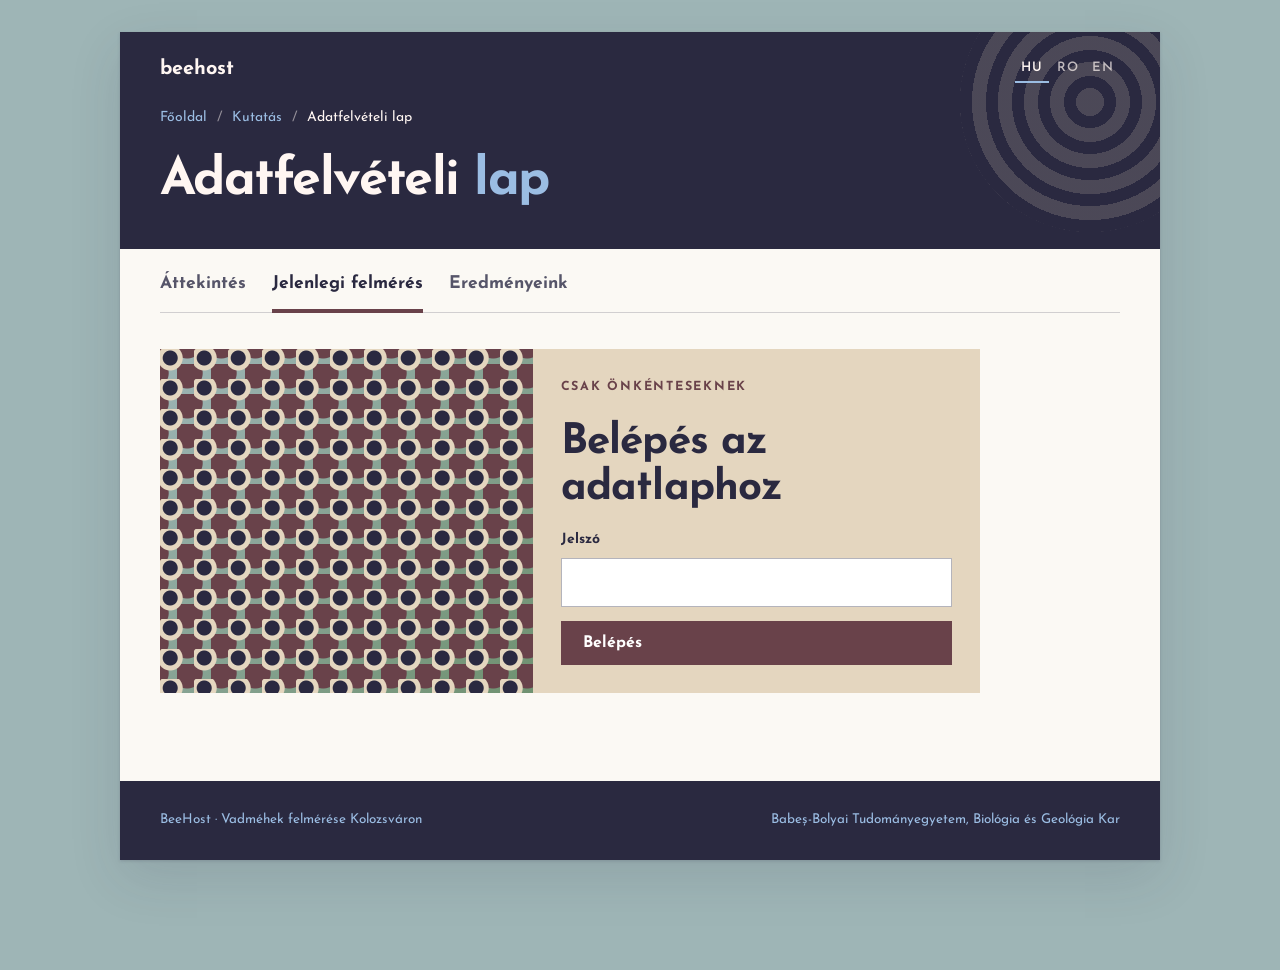
==== commit 8d8d229f: "Add files via upload" ====
--- a/adatlap.html
+++ b/adatlap.html
@@ -8,7 +8,7 @@
 <title>BeeHost Adatlap</title>
 <link rel="preconnect" href="https://fonts.googleapis.com">
 <link rel="stylesheet" href="https://fonts.googleapis.com/css2?family=Josefin+Sans:ital,wght@0,300;0,400;0,600;0,700;1,400&display=swap">
-<link rel="stylesheet" href="css/style.css">
+<link rel="stylesheet" href="css/style.css?v=20261113">
 </head>
 <body class="lang-hu">
 <div class="site">
--- a/css/style.css
+++ b/css/style.css
@@ -1,3 +1,4 @@
+[hidden]{display:none!important}
 /* Layout: centred 1040px box on a lilac page (as on the personal site); inside it a reed-tube hero cut by one horizontal nav line, then alternating white / pink bands, and a floating pill bar. Palette: Dutch Canal, Shale Green, Angora, Palm, White Onyx, Chocolate Truffle, Ether, Evening Blue. Single light look by choice. */
 :root{
   color-scheme: only light;
@@ -109,20 +110,30 @@
 .season img.stage{display:block;width:100%;height:auto;max-width:100%}
 .season h3 small{display:block;font-family:var(--f-ui);font-size:12px;letter-spacing:.12em;text-transform:uppercase;color:var(--orchid);font-weight:700;margin-bottom:2px}
 
-.tabs{display:flex;gap:6px 26px;flex-wrap:wrap;margin-top:28px;border-bottom:1px solid var(--line)}
+.tabs{display:flex;flex-direction:column;margin-top:28px;border-bottom:1px solid var(--line)}
+.tabrow{display:block;border-top:1px solid var(--line)}
+.tabrow:first-child{border-top:0}
+.tabrow-lbl{font-family:var(--f-ui);font-size:12px;font-weight:700;letter-spacing:.12em;text-transform:uppercase;color:var(--teaberry);padding:0 0 14px}
+.tabrow-btns{display:flex;flex-wrap:wrap;gap:0 26px}
+
 .tabs button{font:inherit;font-family:var(--f-ui);font-size:16px;font-weight:700;background:none;color:var(--muted);border:0;border-bottom:4px solid transparent;margin-bottom:-1px;padding:8px 0 10px;cursor:pointer;display:inline-flex;gap:8px;align-items:center}
 .tabs button[aria-selected="true"]{color:var(--amaranth);border-bottom-color:var(--teaberry)}
 .tabs .plug{width:12px;height:12px;border-radius:50%}
 .tabs .plug.mud{background:var(--caramel)} .tabs .plug.leaf{background:var(--orchid)} .tabs .plug.par{background:var(--teaberry)}
+.tabs .plug.cuc{background:var(--pink)}
+.tabs .plug.sol{background:var(--teaberry)}
+.tabs .plug.cw{background:#E8590C}
+.tabs .plug.pw{background:var(--lilac)}
 .tabs .plug.oth{background:var(--mandarin)}
 .panel{margin-top:24px}
 .panel > p{margin-bottom:20px;color:var(--muted)}
-.cards{display:grid;grid-template-columns:repeat(auto-fill,minmax(min(100%,230px),1fr));gap:26px 32px}
+.cards{display:grid;grid-template-columns:repeat(2,minmax(0,1fr));gap:32px 40px}
+@media (max-width:600px){.cards{grid-template-columns:1fr}}
 .card{border-top:3px solid var(--pink);padding-top:12px;display:flex;flex-direction:column;gap:4px;min-width:0}
 .card:nth-child(4n+2){border-top-color:var(--banana)}.card:nth-child(4n+3){border-top-color:var(--orchid)}.card:nth-child(4n+4){border-top-color:var(--caramel)}
-.card.wide{grid-column:span 2}
+
 .card-img{margin:0 0 8px}
-.card-img img{display:block;width:100%;height:auto;max-width:100%;aspect-ratio:3/4;max-height:420px;object-fit:contain}
+.card-img img{display:block;width:100%;height:auto;max-width:100%;aspect-ratio:4/3;max-height:380px;object-fit:contain}
 .card-img figcaption{font-family:var(--f-ui);font-size:12px;color:var(--muted);padding:4px 0 0}
 @media (max-width:600px){.card.wide{grid-column:auto}}
 .cmp{margin-top:48px}
@@ -311,3 +322,88 @@
 .sr{position:absolute;width:1px;height:1px;overflow:hidden;clip:rect(0 0 0 0);white-space:nowrap}
 .leaflet-tooltip.bh-tip{background:rgba(251,249,244,.92);border:0;box-shadow:none;color:var(--ink);font-size:12px;padding:2px 6px}.leaflet-tooltip.bh-tip::before{display:none}
 .seg button:disabled{opacity:.4;cursor:not-allowed}
+/* ---------- data-sheet app ---------- */
+.app-sec{padding-top:36px}
+.gatecard{display:grid;grid-template-columns:minmax(0,1fr) minmax(0,1.2fr);max-width:820px;background:var(--tint);overflow:hidden}
+.gate-art{min-height:260px;background:
+  radial-gradient(circle at 30% 30%,#2a2940 0 7px,transparent 8px) 0 0/34px 30px,
+  radial-gradient(circle at 30% 30%,#E4D6BF 0 12px,transparent 13px) 0 0/34px 30px,
+  radial-gradient(circle at 30% 30%,#69424A 0 15px,transparent 16px) 17px 15px/34px 30px,
+  linear-gradient(135deg,#9EB5B6,#6F9170)}
+.gate-body{padding:28px;display:flex;flex-direction:column;gap:6px}
+.gate{margin-top:10px}
+@media (max-width:700px){.gatecard{grid-template-columns:1fr}.gate-art{min-height:120px}}
+@keyframes shake{10%,90%{transform:translateX(-2px)}20%,80%{transform:translateX(4px)}30%,50%,70%{transform:translateX(-6px)}40%,60%{transform:translateX(6px)}}
+.shake{animation:shake .45s}
+#app{max-width:880px}
+.app-head{display:flex;justify-content:space-between;align-items:flex-end;gap:12px;flex-wrap:wrap}
+.app-head h2{font-size:clamp(24px,3vw,32px);margin-top:6px}
+.saved{font-family:var(--f-ui);font-size:13px;color:var(--orchid);font-weight:700}
+.prog{list-style:none;padding:0;margin:20px 0 8px;display:grid;grid-template-columns:repeat(5,minmax(0,1fr));gap:6px}
+.prog li{display:flex;align-items:center;gap:8px;font-family:var(--f-ui);font-size:13.5px;color:var(--muted);cursor:pointer;min-width:0}
+.prog li b{flex:none;width:28px;height:28px;display:grid;place-items:center;border-radius:50%;border:2px solid var(--line);font-size:13px;background:var(--box);transition:all .2s}
+.prog li span{overflow:hidden;text-overflow:ellipsis;white-space:nowrap}
+.prog li.on{color:var(--amaranth);font-weight:700}.prog li.on b{border-color:var(--teaberry);background:var(--teaberry);color:#fff}
+.prog li.done b{border-color:var(--orchid);background:var(--orchid);color:#fff}
+@media (max-width:640px){.prog li span{display:none}.prog{grid-template-columns:repeat(5,auto);justify-content:space-between}}
+.pbar{height:4px;background:var(--onyx);margin-bottom:26px}.pbar i{display:block;height:100%;width:0;background:var(--teaberry);transition:width .35s ease}
+.step{animation:stepin .3s ease}
+@keyframes stepin{from{opacity:.0;transform:translateY(6px)}to{opacity:1;transform:none}}
+.grid2{display:grid;grid-template-columns:repeat(2,minmax(0,1fr));gap:18px 22px}
+@media (max-width:640px){.grid2{grid-template-columns:1fr}}
+.fld.bad input,.fld.bad .chips,.fld.bad .compass{outline:2px solid #c0533a;outline-offset:2px}
+.fld.bad .lab,.fld.bad label{color:#a23d2a}
+.req{color:var(--teaberry)}
+.chips{display:flex;flex-wrap:wrap;gap:10px}
+.chip{position:relative;cursor:pointer}
+.chip input{position:absolute;opacity:0;inset:0}
+.chip>span{display:inline-flex;align-items:center;gap:8px;padding:10px 16px;border:1.5px solid rgba(42,41,64,.3);background:#fff;font-family:var(--f-ui);font-weight:600;font-size:15px;transition:all .15s}
+.chip svg{width:22px;height:22px;fill:currentColor;stroke:currentColor}
+.chip input:checked+span{background:var(--amaranth);border-color:var(--amaranth);color:#fff}
+.chip input:focus-visible+span{outline:2px solid var(--teaberry);outline-offset:2px}
+.compass{position:relative;width:168px;height:168px;border-radius:50%;background:#fff;border:1.5px solid rgba(42,41,64,.3)}
+.compass label{position:absolute;width:40px;height:40px;margin:-20px 0 0 -20px;cursor:pointer}
+.compass input{position:absolute;opacity:0;inset:0}
+.compass label>span{display:grid;place-items:center;width:100%;height:100%;border-radius:50%;font-family:var(--f-ui);font-weight:700;font-size:13px;color:var(--muted);transition:all .15s}
+.compass input:checked+span{background:var(--teaberry);color:#fff}
+.compass input:focus-visible+span{outline:2px solid var(--teaberry)}
+.c-n{left:50%;top:15%}.c-ne{left:75%;top:25%}.c-e{left:85%;top:50%}.c-se{left:75%;top:75%}.c-s{left:50%;top:85%}.c-sw{left:25%;top:75%}.c-w{left:15%;top:50%}.c-nw{left:25%;top:25%}
+.c-mid{position:absolute;left:50%;top:50%;width:10px;height:10px;margin:-5px;border-radius:50%;background:var(--amaranth)}
+.remember{font-family:var(--f-ui);font-size:14px;display:flex;gap:10px;align-items:center;color:var(--muted)}
+.ctrs{display:grid;grid-template-columns:repeat(auto-fill,minmax(min(100%,250px),1fr));gap:12px}
+.ctr{display:grid;grid-template-columns:64px minmax(0,1fr);grid-template-rows:auto auto;gap:6px 12px;padding:12px;background:#fff;border:1.5px solid rgba(42,41,64,.15);transition:border-color .2s,background .2s}
+.ctr img,.ctr .noimg{grid-row:1/span 2;width:64px;height:56px;object-fit:contain}
+.noimg{display:grid;place-items:center;background:var(--onyx);color:var(--muted);font-family:var(--f-ui);font-weight:700;font-size:22px}
+.ctr-txt{display:flex;flex-direction:column;gap:2px;font-family:var(--f-ui);font-size:13.5px;line-height:1.3;min-width:0}
+.ctr-txt .pn{color:var(--teaberry)}.ctr-txt em{color:var(--muted);font-size:12.5px}
+.ctr-ui{display:flex;align-items:center;gap:6px}
+.ctr-ui button{width:38px;height:38px;border:0;background:var(--onyx);font-size:22px;line-height:1;cursor:pointer;color:var(--ink);font-family:var(--f-ui)}
+.ctr-ui .inc{background:var(--amaranth);color:#fff}
+.ctr-ui button:active{transform:scale(.92)}
+.ctr-ui input{width:64px;text-align:center;font-weight:700;padding:7px 4px}
+.ctr.has{border-color:var(--teaberry);background:var(--tint)}
+@keyframes pop{50%{transform:scale(1.025)}}.ctr.pop{animation:pop .2s}
+.total{margin-top:16px;font-family:var(--f-ui);font-size:16px}.total b{font-size:28px;color:var(--teaberry);margin-left:6px;font-variant-numeric:tabular-nums}
+.itiles{display:grid;grid-template-columns:repeat(auto-fill,minmax(min(100%,150px),1fr));gap:10px}
+.itile{position:relative;display:flex;flex-direction:column;align-items:center;justify-content:center;min-height:118px;gap:6px;padding:12px 8px;background:#fff;border:1.5px solid rgba(42,41,64,.15);cursor:pointer;text-align:center;font-family:var(--f-ui);font-weight:600;font-size:14px;transition:all .15s}
+.itile input{position:absolute;opacity:0}
+.itile img,.itile .noimg{height:60px;width:100%;object-fit:contain}
+.itile:has(input:checked){border-color:var(--teaberry);background:var(--tint)}
+.itile:has(input:checked)::after{content:"✓";position:absolute;top:6px;right:8px;color:var(--teaberry);font-weight:700}
+.itile:has(input:focus-visible){outline:2px solid var(--teaberry)}
+.review dl{margin:0;border-top:2px solid var(--amaranth)}
+.rv{display:grid;grid-template-columns:170px minmax(0,1fr) auto;gap:8px 16px;padding:12px 0;border-bottom:1px solid var(--line);align-items:start}
+.rv dt{font-family:var(--f-ui);font-size:13px;font-weight:700;letter-spacing:.06em;text-transform:uppercase;color:var(--muted);padding-top:3px}
+.rv dd{margin:0;min-width:0;word-break:break-word}
+.rv .edit{font:inherit;font-family:var(--f-ui);font-size:13px;font-weight:700;color:var(--teaberry);background:none;border:0;cursor:pointer;text-decoration:underline}
+@media (max-width:560px){.rv{grid-template-columns:1fr auto}.rv dt{grid-column:1/-1}}
+.rp{display:inline-flex;align-items:center;gap:6px;margin:0 12px 6px 0;font-family:var(--f-ui)}.rp img{width:34px;height:auto}
+.nav{display:flex;justify-content:space-between;gap:12px;margin-top:30px;padding-top:18px;border-top:1px solid var(--line)}
+.ghost{font:inherit;font-family:var(--f-ui);font-weight:700;font-size:16px;background:none;border:1.5px solid var(--amaranth);color:var(--amaranth);padding:12px 20px;cursor:pointer}
+@media (max-width:640px){.nav{position:sticky;bottom:env(safe-area-inset-bottom,0px);background:var(--box);padding:12px 0;z-index:5}}
+.cta.busy{opacity:.6;pointer-events:none}
+.done-screen{text-align:center;padding:40px 0;display:flex;flex-direction:column;align-items:center;gap:14px}
+.done-hex{width:96px;height:84px;background:var(--orchid);clip-path:polygon(25% 0,75% 0,100% 50%,75% 100%,25% 100%,0 50%);position:relative;animation:pop .5s}
+.done-hex::after{content:"";position:absolute;left:34px;top:22px;width:22px;height:38px;border:solid #fff;border-width:0 6px 6px 0;transform:rotate(45deg)}
+@media (prefers-reduced-motion:reduce){.step,.ctr.pop,.done-hex,.shake{animation:none}}
+.itile .noimg{display:none}
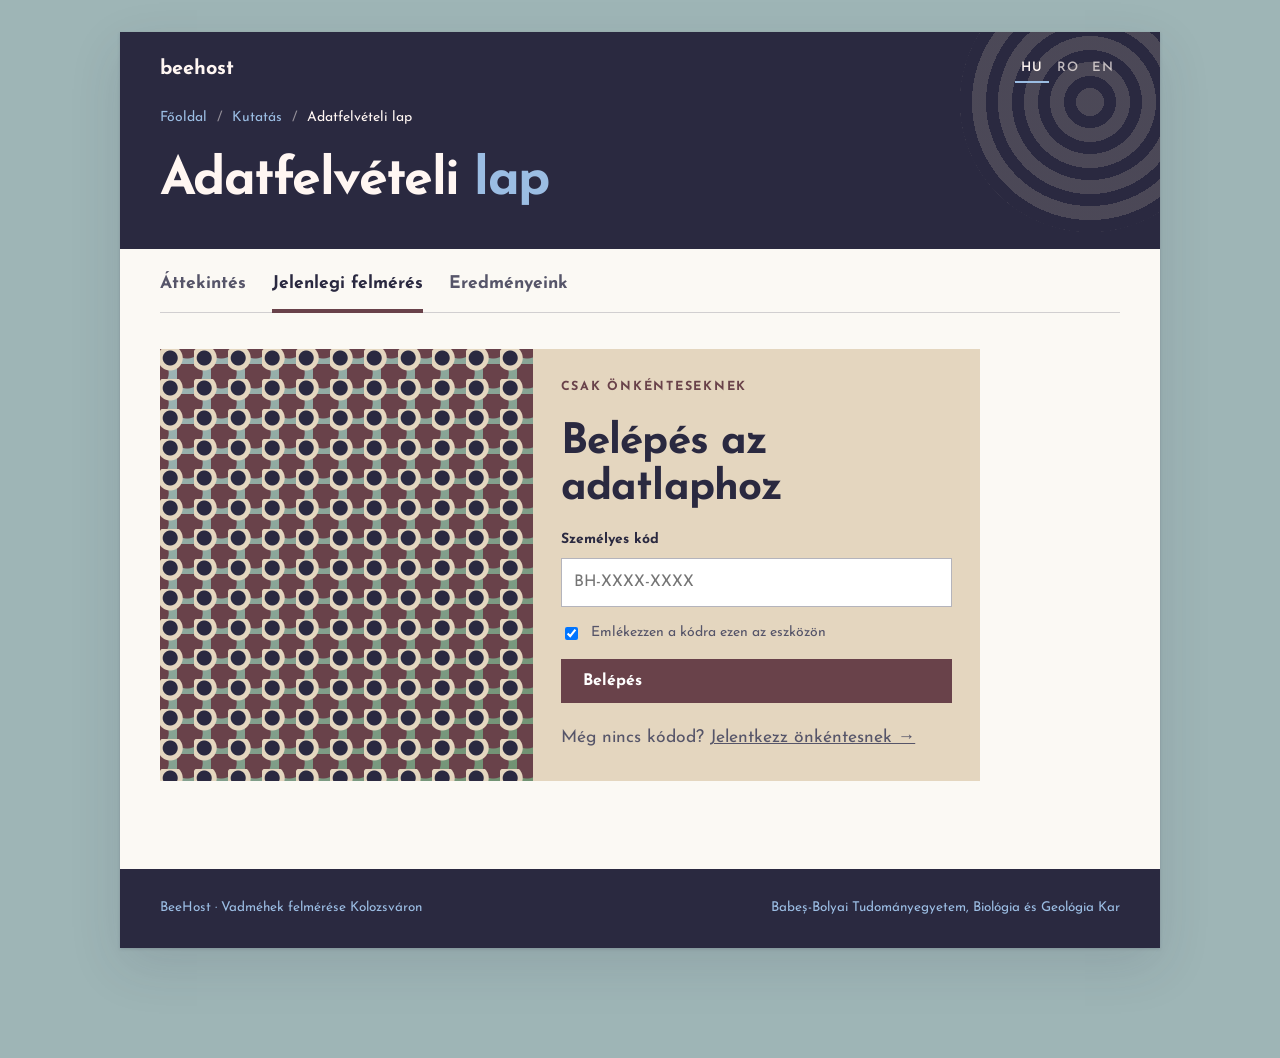
==== commit cfeff768: "Add files via upload" ====
--- a/adatlap.html
+++ b/adatlap.html
@@ -6,9 +6,11 @@
 <meta name="color-scheme" content="only light">
 <meta name="darkreader-lock">
 <title>BeeHost Adatlap</title>
+<meta name="description" content="BeeHost adatfelvételi lap önkénteseknek.">
+<meta name="robots" content="noindex"><link rel="canonical" href="https://laszlozoltan.github.io/BeeHost/adatlap.html">
 <link rel="preconnect" href="https://fonts.googleapis.com">
 <link rel="stylesheet" href="https://fonts.googleapis.com/css2?family=Josefin+Sans:ital,wght@0,300;0,400;0,600;0,700;1,400&display=swap">
-<link rel="stylesheet" href="css/style.css?v=20261113">
+<link rel="stylesheet" href="css/style.css?v=20261114b">
 </head>
 <body class="lang-hu">
 <div class="site">
@@ -37,9 +39,12 @@
         <p class="eyebrow"><span class="hu">Csak önkénteseknek</span><span class="ro">Doar pentru voluntari</span><span class="en">Volunteers only</span></p>
         <h2><span class="hu">Belépés az adatlaphoz</span><span class="ro">Acces la fișa de date</span><span class="en">Sign in to the data sheet</span></h2>
         <form class="gate" id="gateform">
-          <div class="fld"><label for="pw"><span class="hu">Jelszó</span><span class="ro">Parolă</span><span class="en">Password</span></label><input type="password" id="pw" autocomplete="current-password" required></div>
-          <button class="cta" type="submit"><span class="hu">Belépés</span><span class="ro">Intră</span><span class="en">Sign in</span></button>
-          <p id="gatemsg" class="msg err" hidden><span class="hu">Hibás jelszó. A jelszót a regisztrációkor e-mailben küldtük; ha elveszett, írj a zoltan.laszlo@ubbcluj.ro címre.</span><span class="ro">Parolă greșită. Parola a fost trimisă prin e-mail la înscriere; dacă ai pierdut-o, scrie la zoltan.laszlo@ubbcluj.ro.</span><span class="en">Wrong password. We sent the password by e-mail when you signed up; if you lost it, write to zoltan.laszlo@ubbcluj.ro.</span></p>
+          <div class="fld"><label for="pw"><span class="hu">Személyes kód</span><span class="ro">Cod personal</span><span class="en">Personal code</span></label><input type="text" id="pw" autocomplete="off" autocapitalize="characters" spellcheck="false" placeholder="BH-XXXX-XXXX" required></div>
+          <label class="remember"><input type="checkbox" id="remcode" checked> <span class="hu">Emlékezzen a kódra ezen az eszközön</span><span class="ro">Reține codul pe acest dispozitiv</span><span class="en">Remember the code on this device</span></label>
+          <button class="cta" type="submit" id="gatebtn"><span class="hu">Belépés</span><span class="ro">Intră</span><span class="en">Sign in</span></button>
+          <p id="gatemsg" class="msg err" hidden><span class="hu">Ismeretlen vagy még nem jóváhagyott kód. A kódot a jelentkezés jóváhagyása után e-mailben küldjük; ha elveszett, írj a zoltan.laszlo@ubbcluj.ro címre.</span><span class="ro">Cod necunoscut sau încă neaprobat. Codul îl trimitem pe e-mail după aprobarea înscrierii; dacă l-ai pierdut, scrie la zoltan.laszlo@ubbcluj.ro.</span><span class="en">Unknown or not yet approved code. We e-mail the code once your sign-up is approved; if you lost it, write to zoltan.laszlo@ubbcluj.ro.</span></p>
+          <p id="gateerr" class="msg err" hidden><span class="hu">Nincs kapcsolat a szerverrel. Próbáld újra később.</span><span class="ro">Nu există conexiune cu serverul. Încearcă mai târziu.</span><span class="en">Could not reach the server. Try again later.</span></p>
+          <p class="muted" style="margin:6px 0 0"><span class="hu">Még nincs kódod?</span><span class="ro">Nu ai încă un cod?</span><span class="en">No code yet?</span> <a href="jelentkezes.html"><span class="hu">Jelentkezz önkéntesnek →</span><span class="ro">Înscrie-te ca voluntar →</span><span class="en">Sign up as a volunteer →</span></a></p>
         </form>
       </div>
     </div>
@@ -101,7 +106,10 @@
         <div class="step" data-step="3" hidden>
           <div class="fld wide"><span class="lab"><span class="hu">Látott rovarok a hotel körül</span><span class="ro">Insecte văzute lângă hotel</span><span class="en">Insects seen around the hotel</span></span><div class="itiles"><label class="itile"><input type="checkbox" name="insects" value="osmia"><img src="images/osmia-bicornis.webp" alt="" loading="lazy"><span><span class="hu">Faliméhek</span><span class="ro">Albine zidar</span><span class="en">Mason bees</span></span></label><label class="itile"><input type="checkbox" name="insects" value="megachile"><img src="images/megachile-willughbiella.webp" alt="" loading="lazy"><span><span class="hu">Levélvágók</span><span class="ro">Tăietoare de frunze</span><span class="en">Leafcutter bees</span></span></label><label class="itile"><input type="checkbox" name="insects" value="hylaeus"><img src="images/plugs/1-hylaeus-communis.webp" alt="" loading="lazy"><span><span class="hu">Álarcos méhek</span><span class="ro">Albine mascate</span><span class="en">Masked bees</span></span></label><label class="itile"><input type="checkbox" name="insects" value="wasps"><span class="noimg">·</span><span><span class="hu">Darazsak</span><span class="ro">Viespi</span><span class="en">Wasps</span></span></label><label class="itile"><input type="checkbox" name="insects" value="parasitoids"><span class="noimg">·</span><span><span class="hu">Fürkészek, fémdarazsak</span><span class="ro">Ichneumonide, viespi smarald</span><span class="en">Ichneumons, cuckoo wasps</span></span></label><label class="itile"><input type="checkbox" name="insects" value="other"><span class="noimg">·</span><span><span class="hu">Egyéb rovar</span><span class="ro">Altă insectă</span><span class="en">Other insect</span></span></label></div></div>
           <div class="grid2" style="margin-top:20px">
-            <div class="fld wide"><label for="photos"><span class="hu">Fotók linkje</span><span class="ro">Link către fotografii</span><span class="en">Link to photos</span> </label><input type="url" id="photos" name="photos" placeholder="https://"><small><span class="hu">pl. megosztott Google Drive-mappa; vagy küldd e-mailben</span><span class="ro">de ex. un dosar Google Drive partajat; sau trimite-le pe e-mail</span><span class="en">e.g. a shared Google Drive folder; or send them by e-mail</span></small></div>
+            <div class="fld wide"><span class="lab"><span class="hu">Fotók</span><span class="ro">Fotografii</span><span class="en">Photos</span></span>
+              <label class="drop" for="photofiles"><input type="file" id="photofiles" accept="image/*" multiple><span class="drop-ic" aria-hidden="true">+</span><span><span class="hu">Fotók hozzáadása (legfeljebb 6)</span><span class="ro">Adaugă fotografii (cel mult 6)</span><span class="en">Add photos (up to 6)</span></span></label>
+              <div class="thumbs" id="thumbs"></div>
+              <small><span class="hu">A fotók a BeeHost Google Drive-mappájába kerülnek; nem tesszük közzé őket. Feltöltés előtt kisebbre méretezzük őket.</span><span class="ro">Fotografiile ajung în dosarul Google Drive BeeHost; nu le publicăm. Le micșorăm înainte de trimitere.</span><span class="en">Photos go to the BeeHost Google Drive folder; we do not publish them. They are resized before upload.</span></small></div>
             <div class="fld wide"><label for="notes"><span class="hu">Megjegyzés</span><span class="ro">Observații</span><span class="en">Notes</span></label><textarea id="notes" name="notes"></textarea></div>
           </div>
         </div>
@@ -121,7 +129,7 @@
       <div id="done" class="done-screen" hidden>
         <div class="done-hex" aria-hidden="true"></div>
         <h2><span class="hu">Elküldve. Köszönjük!</span><span class="ro">Trimis. Mulțumim!</span><span class="en">Sent. Thank you!</span></h2>
-        <p class="muted"><span class="hu">Az adatok bekerültek a BeeHost táblázatba.</span><span class="ro">Datele au ajuns în tabelul BeeHost.</span><span class="en">Your data is now in the BeeHost sheet.</span></p>
+        <p class="muted"><span class="hu">Az adatok és a fotók bekerültek a BeeHost táblázatba és mappába.</span><span class="ro">Datele și fotografiile au ajuns în tabelul și dosarul BeeHost.</span><span class="en">Your data and photos are now in the BeeHost sheet and folder.</span></p>
         <button type="button" class="cta" id="again"><span class="hu">Új ellenőrzés rögzítése</span><span class="ro">Înregistrează o nouă verificare</span><span class="en">Record another check</span></button>
       </div>
     </div>
@@ -138,10 +146,10 @@
 <script src="js/lang.js"></script>
 <script>
 /* ---- settings ----
-   PASS_HASH: SHA-256 of the volunteer password (browser gate only; keeps casual visitors out, not a security barrier).
-   SCRIPT_URL: the Google Apps Script web app URL (README → "Data sheet"). The script checks the password again before writing to the Google Sheet. */
-const PASS_HASH='2a607662725465ab77d38bf37fda5da90f4c953b09ce44b18d29be637a7e390e';
-const SCRIPT_URL='';
+   SCRIPT_URL: the Google Apps Script web app URL (README → "Data sheet").
+   Access: personal volunteer codes, issued after approval in the "Önkéntesek" sheet; the script checks the code on every submission. */
+const MAXPH=6, MAXPX=1600;
+const SCRIPT_URL='https://script.google.com/macros/s/AKfycbyMXLUWGS4N2H-0dAyD2OcWOFICgO7K5Tfp41nLrnJYeBM1mEaVprXN9GNqUT5tAQuM/exec';
 (function(){
 const T=o=>window.BH.T(o);
 const $=id=>document.getElementById(id);
@@ -150,17 +158,38 @@
 const form=$('sheetform'),steps=[...form.querySelectorAll('.step')];let cur=0;
 function store(k,v){try{v==null?localStorage.removeItem(k):localStorage.setItem(k,JSON.stringify(v))}catch(e){}}
 function load(k){try{return JSON.parse(localStorage.getItem(k))}catch(e){return null}}
-/* gate */
-async function sha(t){const b=await crypto.subtle.digest('SHA-256',new TextEncoder().encode(t));return [...new Uint8Array(b)].map(x=>x.toString(16).padStart(2,'0')).join('')}
-let PW=null;try{PW=sessionStorage.getItem('bh-pw')}catch(e){}
-function openApp(){$('gate').hidden=true;$('app').hidden=false;restore();show(0);}
-if(PW) sha(PW).then(h=>{if(h===PASS_HASH) openApp();});
-$('gateform').addEventListener('submit',async e=>{e.preventDefault();const v=$('pw').value;
-  if(await sha(v)===PASS_HASH){PW=v;try{sessionStorage.setItem('bh-pw',v)}catch(_){}$('gatemsg').hidden=true;openApp();}
-  else{$('gatemsg').hidden=false;$('gateform').classList.remove('shake');void $('gateform').offsetWidth;$('gateform').classList.add('shake');}});
+/* gate: personal code, checked by the server */
+let PW=null,WHO=null;
+async function api(o){const r=await fetch(SCRIPT_URL,{method:'POST',body:JSON.stringify(o)});return r.json();}
+function openApp(){$('gate').hidden=true;$('app').hidden=false;restore();
+  if(WHO){if(!$('observer').value) $('observer').value=WHO.name||'';if(!$('email').value) $('email').value=WHO.email||'';}
+  show(0);}
+async function tryCode(code,quiet){code=String(code||'').trim().toUpperCase();if(!code) return false;
+  if(!SCRIPT_URL){PW=code;openApp();return true;}
+  const b=$('gatebtn');b.disabled=true;b.classList.add('busy');$('gatemsg').hidden=true;$('gateerr').hidden=true;
+  try{const j=await api({action:'login',code});
+    if(j.ok){PW=code;WHO=j;try{sessionStorage.setItem('bh-code',code);$('remcode').checked?localStorage.setItem('bh-code',code):localStorage.removeItem('bh-code')}catch(_){}openApp();return true;}
+    if(!quiet){$('gatemsg').hidden=false;$('gateform').classList.remove('shake');void $('gateform').offsetWidth;$('gateform').classList.add('shake');}
+    try{localStorage.removeItem('bh-code');sessionStorage.removeItem('bh-code')}catch(_){}
+  }catch(err){$('gateerr').hidden=false;}
+  finally{b.disabled=false;b.classList.remove('busy');}
+  return false;}
+(function(){let c=null;try{c=sessionStorage.getItem('bh-code')||localStorage.getItem('bh-code')}catch(e){}if(c){$('pw').value=c;tryCode(c,true);}})();
+$('gateform').addEventListener('submit',e=>{e.preventDefault();tryCode($('pw').value,false);});
+/* photos: resized in the browser, sent as JPEG */
+let PH=[];
+function resize(file){return new Promise((ok,bad)=>{const u=URL.createObjectURL(file),im=new Image();
+  im.onload=()=>{let w=im.naturalWidth,h=im.naturalHeight,s=Math.min(1,MAXPX/Math.max(w,h));w=Math.round(w*s);h=Math.round(h*s);
+    const c=document.createElement('canvas');c.width=w;c.height=h;c.getContext('2d').drawImage(im,0,0,w,h);URL.revokeObjectURL(u);ok(c.toDataURL('image/jpeg',0.82));};
+  im.onerror=()=>{URL.revokeObjectURL(u);bad();};im.src=u;});}
+function drawThumbs(){$('thumbs').innerHTML=PH.map((p,i)=>`<span class="th"><img src="${p}" alt=""><button type="button" data-i="${i}" aria-label="×">×</button></span>`).join('');
+  $('thumbs').querySelectorAll('button').forEach(b=>b.onclick=()=>{PH.splice(+b.dataset.i,1);drawThumbs();});
+  document.querySelector('.drop').classList.toggle('full',PH.length>=MAXPH);}
+$('photofiles').addEventListener('change',async e=>{const fs=[...e.target.files].slice(0,MAXPH-PH.length);e.target.value='';
+  for(const f of fs){try{PH.push(await resize(f));}catch(_){}} drawThumbs();});
 /* data in/out */
 function collect(){const fd=new FormData(form),d={};
-  for(const [k,v] of fd.entries()){ if(k==='insects') d.insects=(d.insects?d.insects+', ':'')+v; else d[k]=v; }
+  for(const [k,v] of fd.entries()){ if(v instanceof File) continue; if(k==='insects') d.insects=(d.insects?d.insects+', ':'')+v; else d[k]=v; }
   for(let i=1;i<=9;i++) d['plug'+i]=+(d['plug'+i]||0); d.plug_other=+(d.plug_other||0); d.open_tubes=+(d.open_tubes||0);
   d.lang=window.BH.lang; return d;}
 function fill(d){if(!d) return;for(const [k,v] of Object.entries(d)){
@@ -208,7 +237,7 @@
    row({hu:'Ellenőrzés',ro:'Verificare',en:'Check'},esc(d.date)+' '+esc(d.time)+(d.weather?' · '+esc(lbl('weather',d.weather)):''),1)+
    row({hu:'Lezárt csövek',ro:'Tuburi astupate',en:'Sealed tubes'},(plugs.length?plugs.join(''):'0')+` <span class="muted">· ${L({hu:'nyitott',ro:'deschise',en:'open'})}: ${d.open_tubes}</span>`,2)+
    row({hu:'Látott rovarok',ro:'Insecte văzute',en:'Insects seen'},d.insects?d.insects.split(', ').map(v=>esc(lbl('insects',v))).join(', '):'',3)+
-   row({hu:'Fotók, megjegyzés',ro:'Fotografii, observații',en:'Photos, notes'},[d.photos?`<a href="${esc(d.photos)}" target="_blank" rel="noopener">${L({hu:'fotók',ro:'fotografii',en:'photos'})}</a>`:'',esc(d.notes)].filter(Boolean).join(' · '),3)+'</dl>';
+   row({hu:'Fotók, megjegyzés',ro:'Fotografii, observații',en:'Photos, notes'},[PH.length?`<span class="rthumbs">${PH.map(p=>`<img src="${p}" alt="">`).join('')}</span>`:'',esc(d.notes)].filter(Boolean).join(' · '),3)+'</dl>';
   $('review').querySelectorAll('.edit').forEach(b=>b.onclick=()=>show(+b.dataset.go));}
 /* submit */
 function msg(cls,html){$('result').innerHTML=`<div class="msg ${cls}">${html}</div>`;}
@@ -217,9 +246,9 @@
   if($('remember').checked){const k={};KEEP.forEach(x=>k[x]=d[x]);store('bh-sheet-keep',k);} else store('bh-sheet-keep',null);
   if(!SCRIPT_URL){msg('err',T({hu:'A beküldés még nincs bekötve. Másold ki az alábbi adatokat, és küldd el e-mailben a zoltan.laszlo@ubbcluj.ro címre.',ro:'Trimiterea nu este încă activă. Copiază datele de mai jos și trimite-le pe e-mail la zoltan.laszlo@ubbcluj.ro.',en:'Submission is not connected yet. Copy the data below and e-mail it to zoltan.laszlo@ubbcluj.ro.'})+`<pre>${esc(JSON.stringify(d,null,2))}</pre>`);return;}
   const b=$('send');b.disabled=true;b.classList.add('busy');
-  try{const r=await fetch(SCRIPT_URL,{method:'POST',body:JSON.stringify(Object.assign({token:PW},d))});const j=await r.json();
-    if(j.ok){store('bh-sheet-draft',null);form.hidden=true;$('prog').hidden=true;document.querySelector('.pbar').hidden=true;$('done').hidden=false;$('steptitle').textContent='';}
-    else if(j.error==='auth'){msg('err',T({hu:'A szerver nem fogadta el a jelszót. Lépj be újra, vagy írj nekünk.',ro:'Serverul nu a acceptat parola. Intră din nou sau scrie-ne.',en:'The server did not accept the password. Sign in again or write to us.'}));try{sessionStorage.removeItem('bh-pw')}catch(_){}}
+  try{const j=await api(Object.assign({action:'submit',code:PW},d,{photo_files:PH.map(p=>({b64:p}))}));
+    if(j.ok){store('bh-sheet-draft',null);PH=[];drawThumbs();form.hidden=true;$('prog').hidden=true;document.querySelector('.pbar').hidden=true;$('done').hidden=false;$('steptitle').textContent='';}
+    else if(j.error==='auth'){msg('err',T({hu:'A szerver nem fogadta el a kódot (lehet, hogy letiltották). Írj nekünk: zoltan.laszlo@ubbcluj.ro.',ro:'Serverul nu a acceptat codul (poate a fost dezactivat). Scrie-ne: zoltan.laszlo@ubbcluj.ro.',en:'The server did not accept your code (it may have been disabled). Write to us: zoltan.laszlo@ubbcluj.ro.'}));try{sessionStorage.removeItem('bh-code');localStorage.removeItem('bh-code')}catch(_){}}
     else msg('err',T({hu:'A beküldés nem sikerült: ',ro:'Trimiterea a eșuat: ',en:'Submission failed: '})+esc(j.error||''));
   }catch(err){msg('err',T({hu:'Nincs kapcsolat a szerverrel. Próbáld újra később; az adatok piszkozatként megmaradtak ezen az eszközön.',ro:'Nu există conexiune cu serverul. Încearcă mai târziu; datele au rămas salvate ca ciornă pe acest dispozitiv.',en:'Could not reach the server. Try again later; your data is kept as a draft on this device.'}));}
   finally{b.disabled=false;b.classList.remove('busy');}});
--- a/css/style.css
+++ b/css/style.css
@@ -121,6 +121,7 @@
 .tabs .plug{width:12px;height:12px;border-radius:50%}
 .tabs .plug.mud{background:var(--caramel)} .tabs .plug.leaf{background:var(--orchid)} .tabs .plug.par{background:var(--teaberry)}
 .tabs .plug.cuc{background:var(--pink)}
+.tabs .plug.ob{background:#D9A520}
 .tabs .plug.sol{background:var(--teaberry)}
 .tabs .plug.cw{background:#E8590C}
 .tabs .plug.pw{background:var(--lilac)}
@@ -133,7 +134,8 @@
 .card:nth-child(4n+2){border-top-color:var(--banana)}.card:nth-child(4n+3){border-top-color:var(--orchid)}.card:nth-child(4n+4){border-top-color:var(--caramel)}
 
 .card-img{margin:0 0 8px}
-.card-img img{display:block;width:100%;height:auto;max-width:100%;aspect-ratio:4/3;max-height:380px;object-fit:contain}
+.card-img .ibox{aspect-ratio:1/1;display:flex;align-items:center;justify-content:center}
+.card-img img{display:block;height:auto;max-width:100%}
 .card-img figcaption{font-family:var(--f-ui);font-size:12px;color:var(--muted);padding:4px 0 0}
 @media (max-width:600px){.card.wide{grid-column:auto}}
 .cmp{margin-top:48px}
@@ -407,3 +409,6 @@
 .done-hex::after{content:"";position:absolute;left:34px;top:22px;width:22px;height:38px;border:solid #fff;border-width:0 6px 6px 0;transform:rotate(45deg)}
 @media (prefers-reduced-motion:reduce){.step,.ctr.pop,.done-hex,.shake{animation:none}}
 .itile .noimg{display:none}
+.sbar{display:flex;align-items:center;gap:10px;margin:2px 0 6px;font-family:var(--f-ui);font-size:12px;color:var(--muted)}
+.sbar i{display:block;height:4px;background:var(--ink);border-left:1px solid var(--ink);border-right:1px solid var(--ink);position:relative;flex:none}
+.sbar i::before,.sbar i::after{content:"";position:absolute;top:-3px;width:1.5px;height:10px;background:var(--ink)}.sbar i::before{left:-1px}.sbar i::after{right:-1px}
